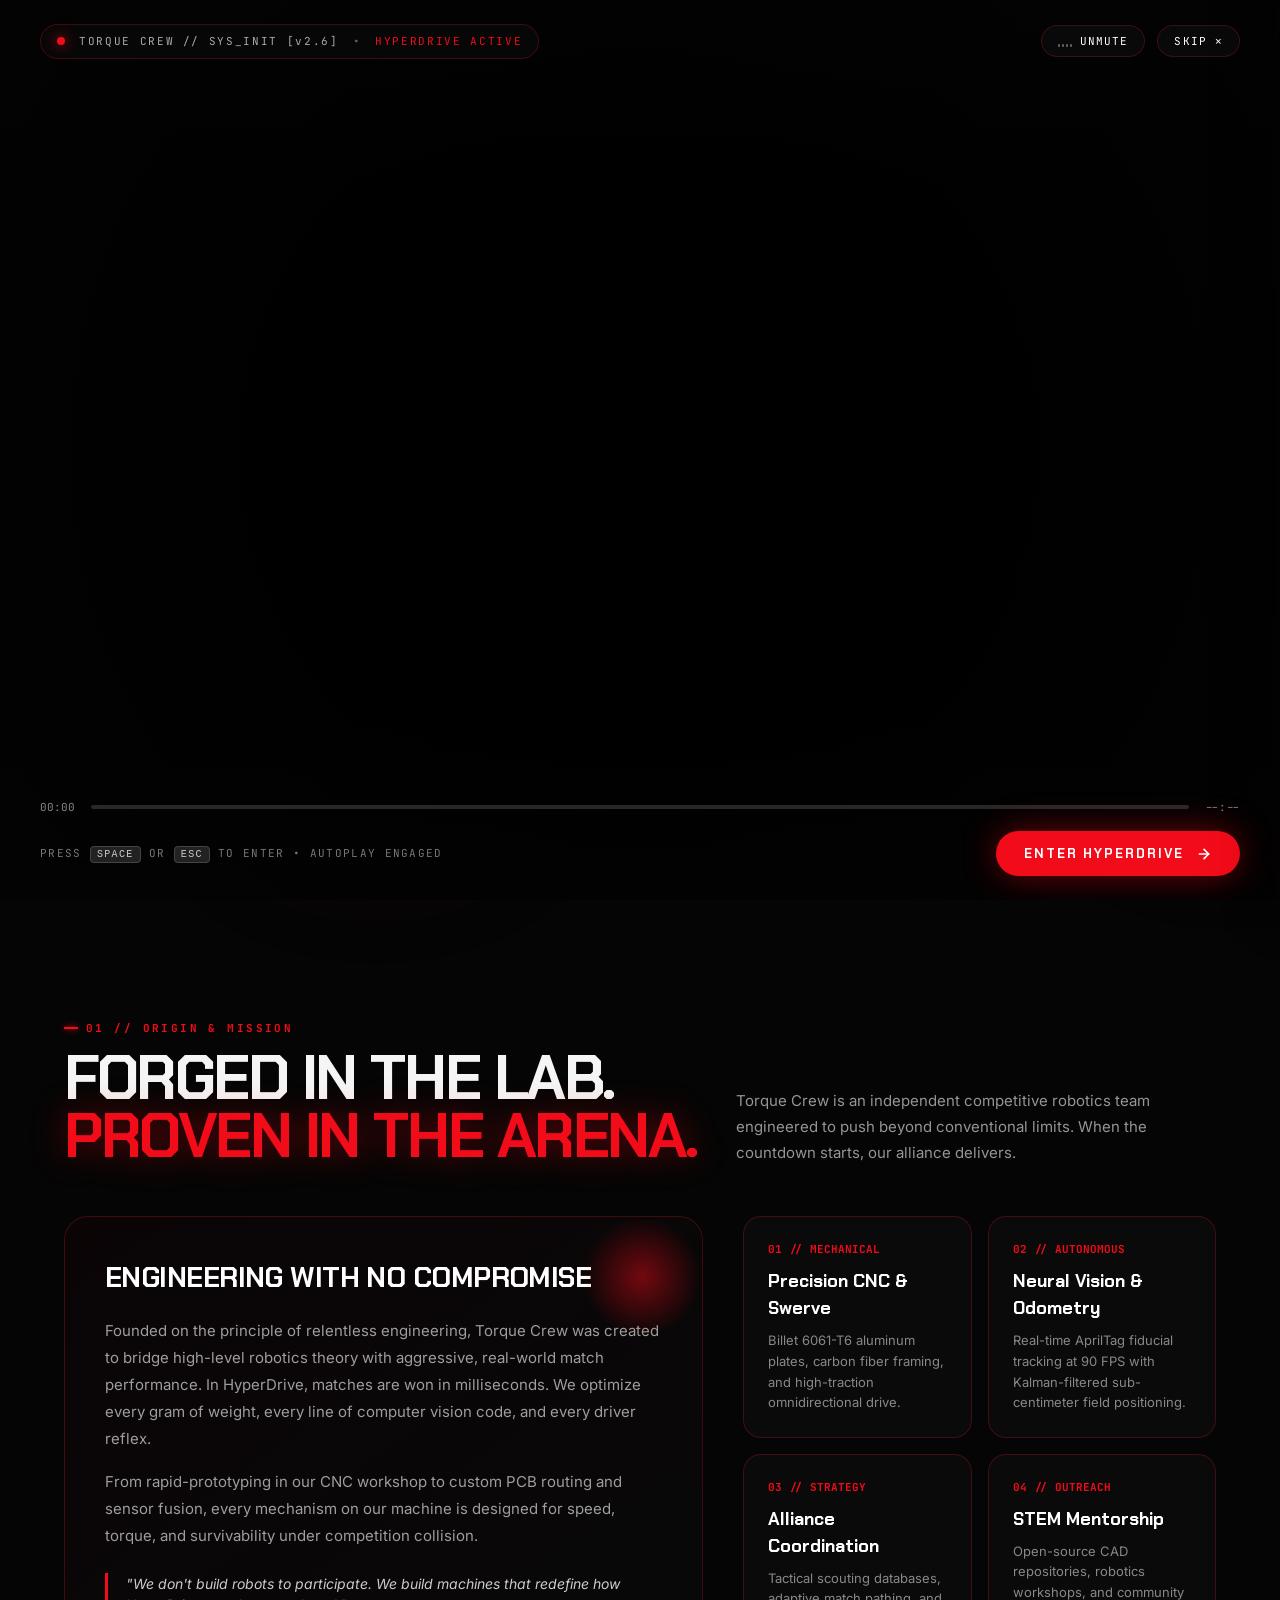
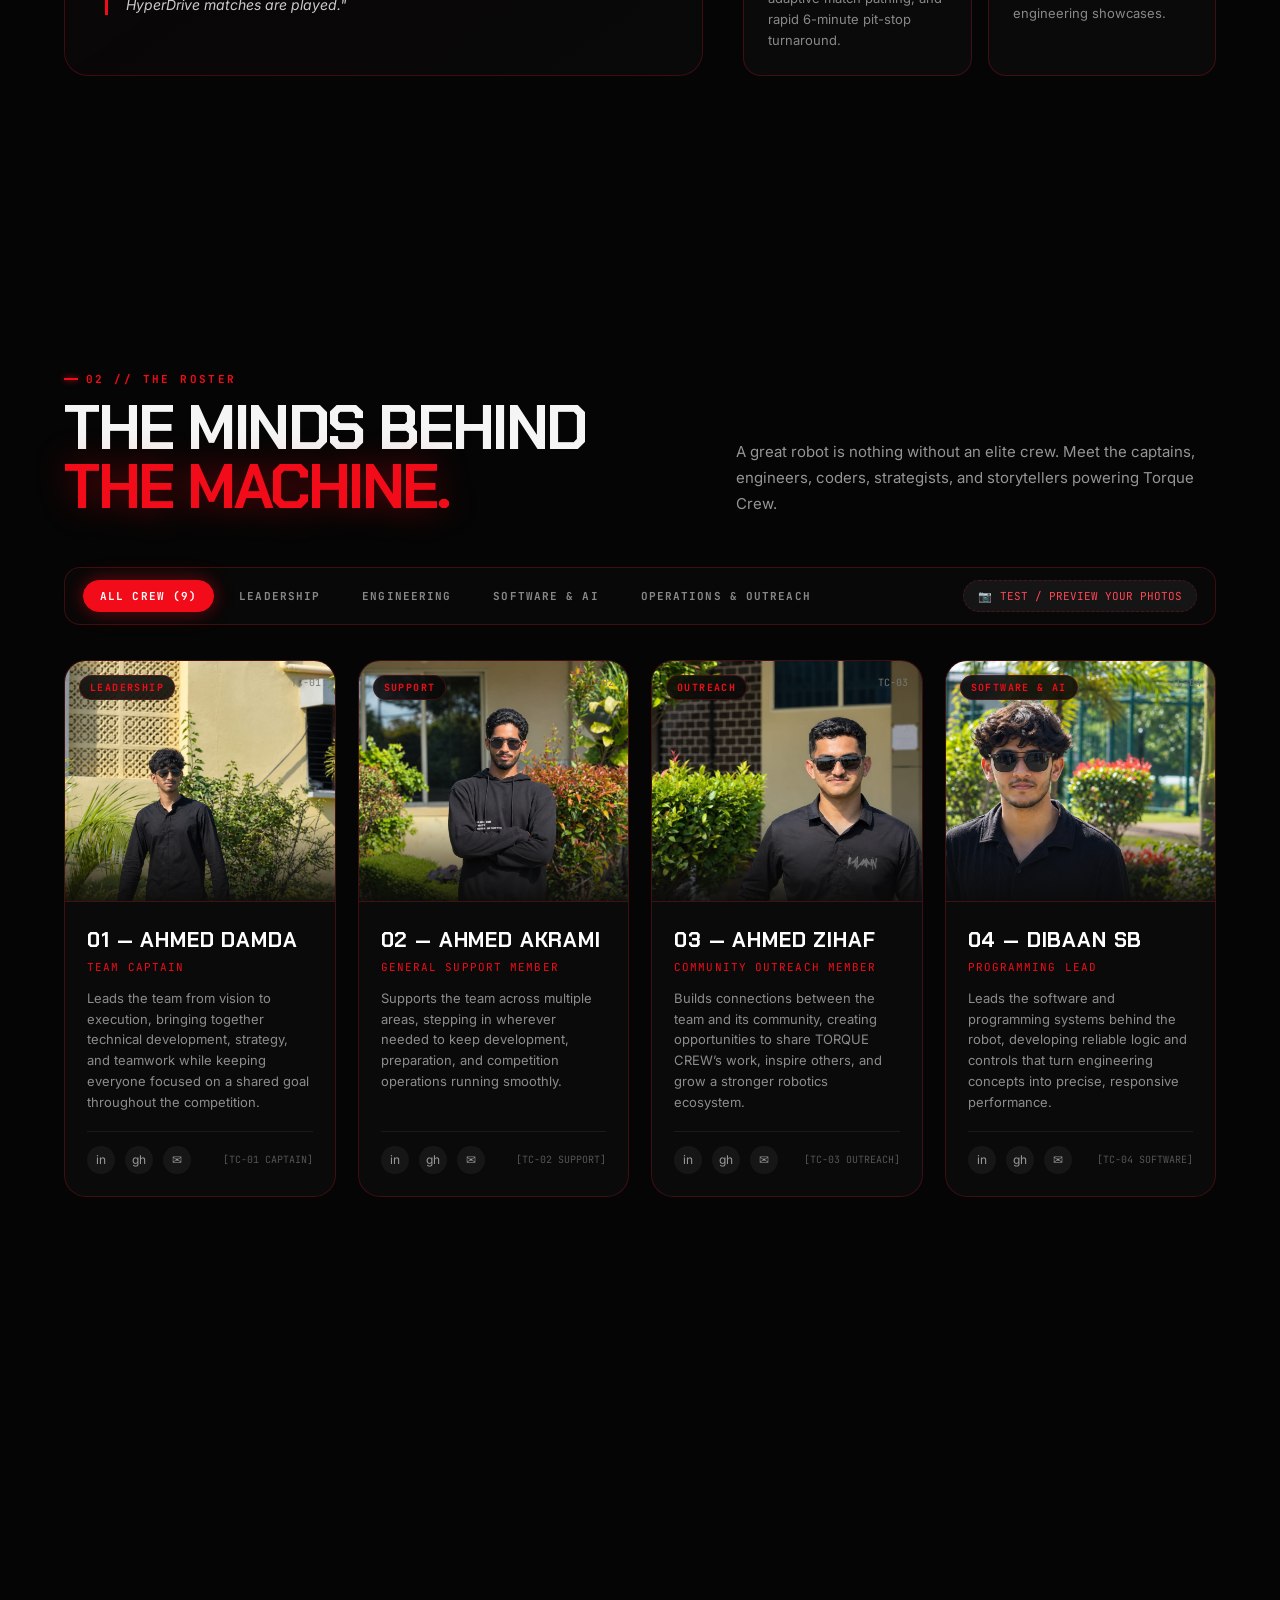
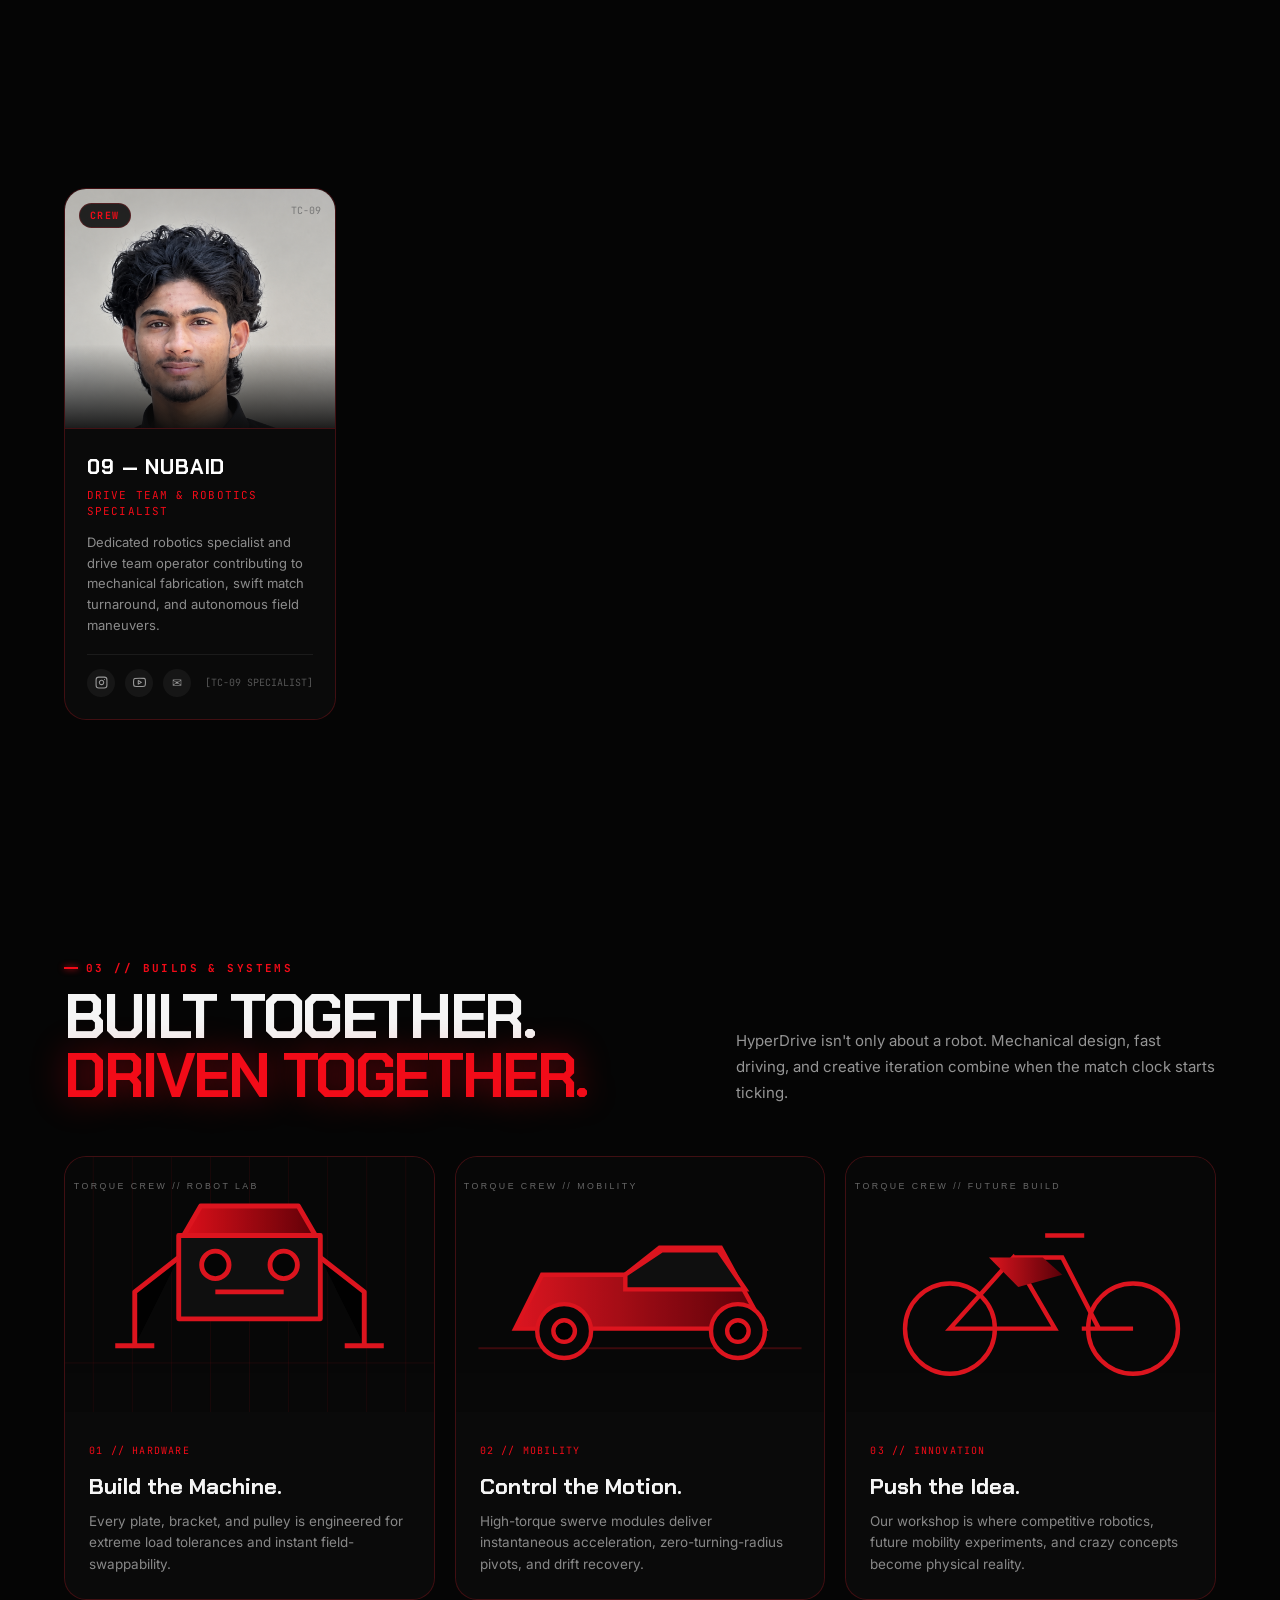
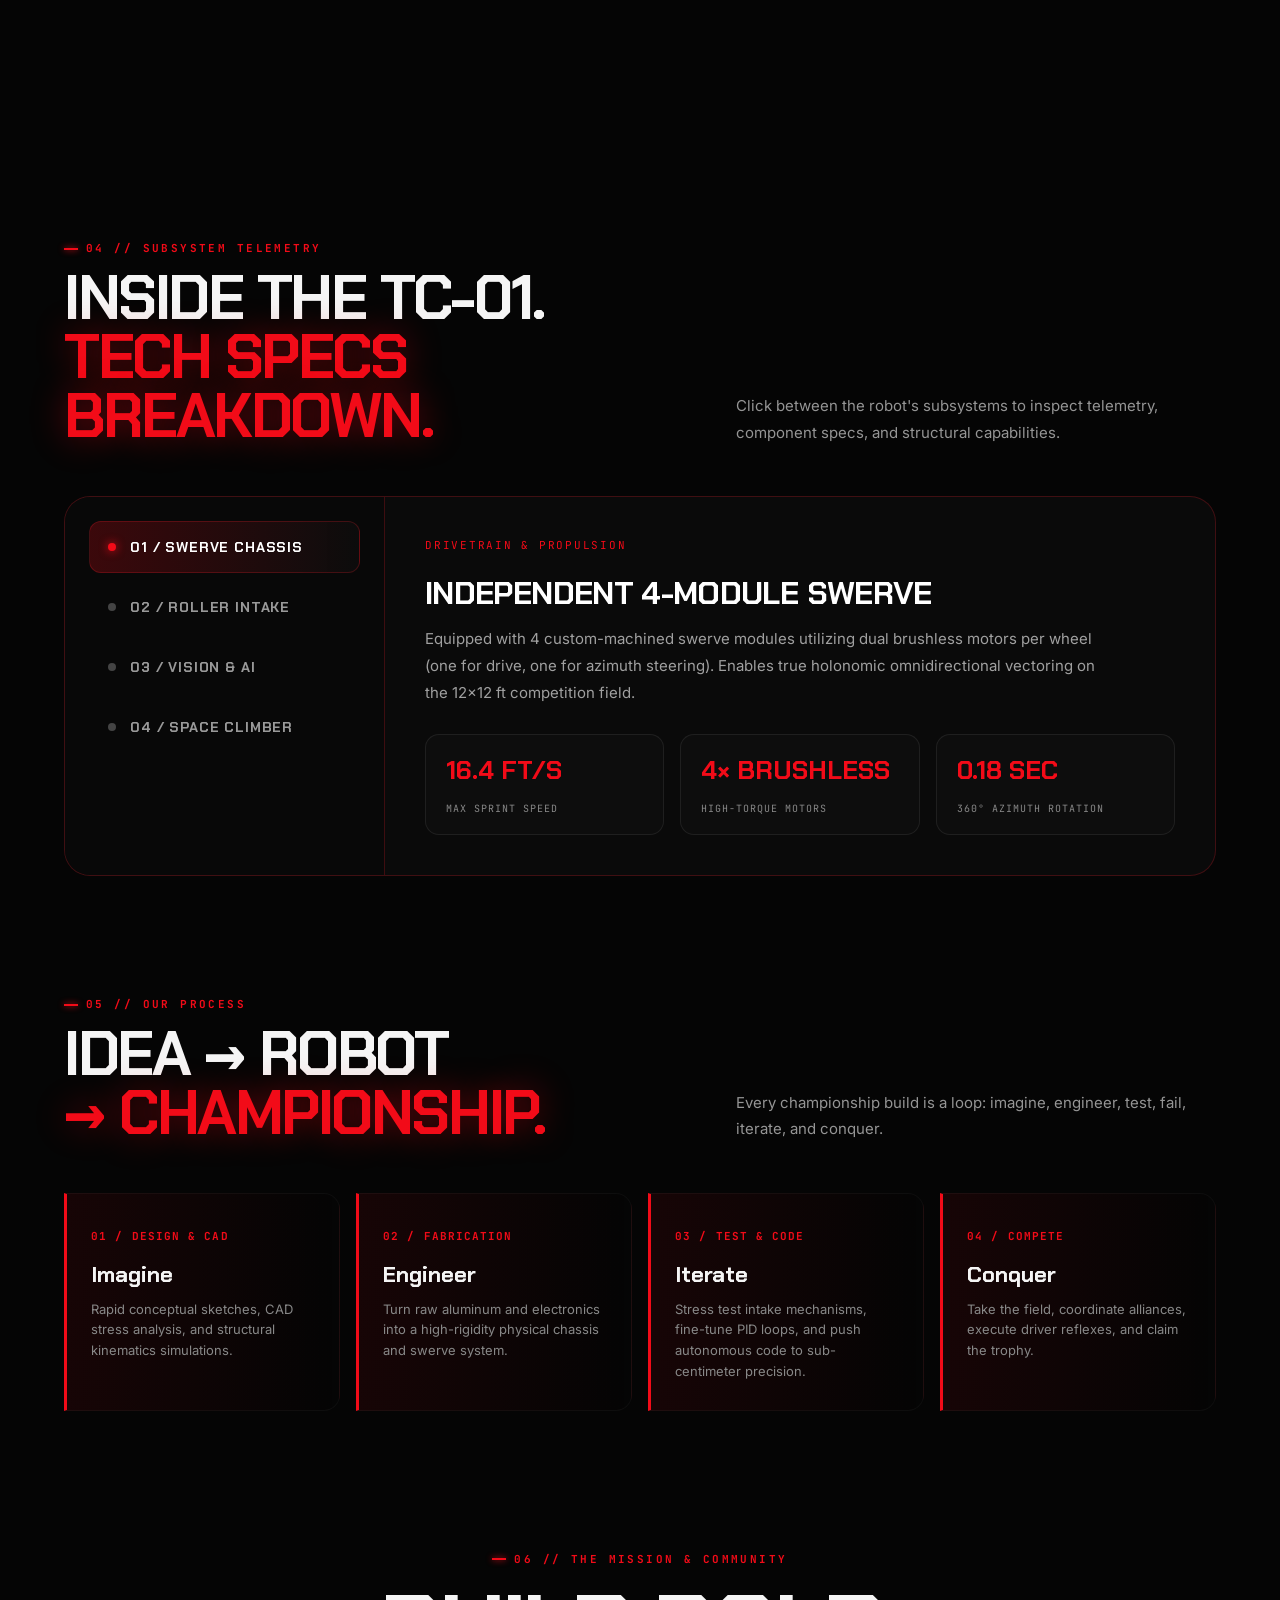
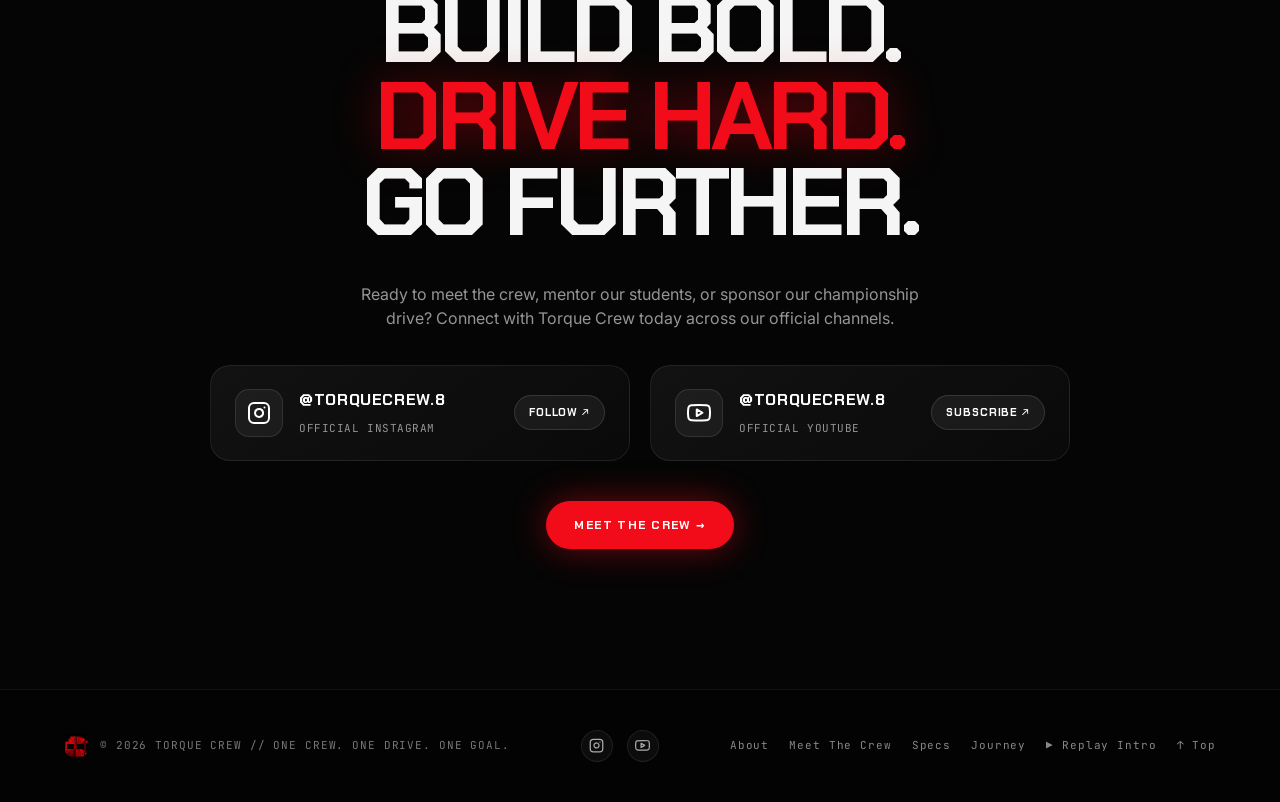
==== index.html @ 8d204371 "Initial commit" ====
<!doctype html>
<html lang="en">

<head>
    <meta charset="utf-8">
    <meta name="viewport" content="width=device-width,initial-scale=1">
    <meta name="theme-color" content="#070707">
    <meta name="description"
        content="Torque Crew — HyperDrive Robotics Team. Elite engineering, autonomous algorithms, and championship drive. One Crew. One Drive. One Goal.">
    <title>TORQUE CREW // HYPERDRIVE ROBOTICS</title>
    <link rel="preconnect" href="https://fonts.googleapis.com">
    <link rel="preconnect" href="https://fonts.gstatic.com" crossorigin>
    <link
        href="https://fonts.googleapis.com/css2?family=Chakra+Petch:ital,wght@0,400;0,600;0,700;1,700&family=Inter:wght@300;400;500;600;700;800;900&family=JetBrains+Mono:wght@400;700&display=swap"
        rel="stylesheet">
    <link rel="stylesheet" href="css/style.css">
</head>

<body>

    <!-- Audio Context Warp Flash Effect -->
    <div id="warp-flash"></div>

    <!-- Noise and animated background elements -->
    <canvas id="star-canvas"></canvas>
    <div class="noise"></div>
    <div class="grid"></div>
    <div class="orb o1"></div>
    <div class="orb o2"></div>
    <div class="orb o3"></div>
    <div class="glow" id="glow"></div>

    <!-- ==========================================================================
     CINEMATIC VIDEO INTRO GATE (BEFORE LANDING PAGE)
     ========================================================================== -->
    <div id="intro-gate">
        <!-- Video Stage -->
        <div class="video-stage">
            <video id="intro-vid" playsinline muted autoplay preload="auto">
                <source src="assets/intro-video.mp4" type="video/mp4">
                <source src="WhatsApp Video 2026-09-10 at 7.24.59 PM.mp4" type="video/mp4">
                Your browser does not support HTML5 video.
            </video>
            <div class="video-vignette"></div>
            <div class="scanline"></div>
        </div>

        <!-- Top Telemetry Bar -->
        <div class="gate-hud-top">
            <div class="gate-telemetry">
                <div class="live-pulse"></div>
                <span>TORQUE CREW // SYS_INIT [v2.6]</span>
                <span style="color: #666;">•</span>
                <span style="color: var(--red);">HYPERDRIVE ACTIVE</span>
            </div>
            <div class="gate-ctrls">
                <button class="gate-icon-btn" id="sound-btn" title="Toggle Intro Audio">
                    <div class="sound-bars muted" id="gate-sound-bars">
                        <span></span><span></span><span></span><span></span>
                    </div>
                    <span id="sound-label">UNMUTE</span>
                </button>
                <button class="gate-icon-btn" id="skip-top-btn" title="Skip Intro">
                    SKIP <span>✕</span>
                </button>
            </div>
        </div>

        <!-- Bottom Launch Telemetry & Hyperdrive Button -->
        <div class="gate-hud-bottom">
            <div class="gate-progress-wrap">
                <span id="time-current">00:00</span>
                <div class="gate-progress-bar" id="gate-progress-bar">
                    <div class="gate-progress-fill" id="gate-progress-fill"></div>
                </div>
                <span id="time-total">--:--</span>
            </div>

            <div class="gate-actions-row">
                <div class="gate-hint">
                    PRESS <kbd>SPACE</kbd> OR <kbd>ESC</kbd> TO ENTER • AUTOPLAY ENGAGED
                </div>
                <button class="enter-hyperdrive-btn" id="enter-site-btn">
                    <span>ENTER HYPERDRIVE</span>
                    <svg viewBox="0 0 24 24" fill="none" stroke="currentColor" stroke-width="2.5" stroke-linecap="round"
                        stroke-linejoin="round">
                        <line x1="5" y1="12" x2="19" y2="12"></line>
                        <polyline points="12 5 19 12 12 19"></polyline>
                    </svg>
                </button>
            </div>
        </div>
    </div>

    <!-- ==========================================================================
     MAIN SITE NAVIGATION
     ========================================================================== -->
    <nav>
        <a class="brand" href="#start">
            <img src="assets/torque-icon.jpg" alt="Torque Crew Icon">
            <span>TORQUE <b>CREW</b></span>
        </a>

        <div class="nav-center">
            <a href="#about">ABOUT</a>
            <a href="#team" class="meet-the-crew-btn">MEET THE CREW</a>
            <a href="#builds">BUILDS</a>
            <a href="#specs">TECH SPECS</a>
            <a href="#journey">JOURNEY</a>
        </div>

        <div class="nav-right">
            <a class="nav-social-btn insta"
                href="https://www.instagram.com/torquecrew.8?stkn=MTZoaGQ4MTNocDdoYg%3D%3D&utm_source=qr"
                target="_blank" rel="noopener" title="Follow Torque Crew on Instagram">
                <svg viewBox="0 0 24 24" fill="none" stroke="currentColor" stroke-width="2" stroke-linecap="round"
                    stroke-linejoin="round">
                    <rect x="2" y="2" width="20" height="20" rx="5" ry="5"></rect>
                    <path d="M16 11.37A4 4 0 1 1 12.63 8 4 4 0 0 1 16 11.37z"></path>
                    <line x1="17.5" y1="6.5" x2="17.51" y2="6.5"></line>
                </svg>
                <span>INSTA</span>
            </a>
            <a class="nav-social-btn yt" href="https://youtube.com/@torquecrew.8?si=PG98vBV50cttuZPa" target="_blank"
                rel="noopener" title="Subscribe to Torque Crew on YouTube">
                <svg viewBox="0 0 24 24" fill="none" stroke="currentColor" stroke-width="2" stroke-linecap="round"
                    stroke-linejoin="round">
                    <path
                        d="M22.54 6.42a2.78 2.78 0 0 0-1.94-2C18.88 4 12 4 12 4s-6.88 0-8.6.46a2.78 2.78 0 0 0-1.94 2A29 29 0 0 0 1 11.75a29 29 0 0 0 .46 5.33A2.78 2.78 0 0 0 3.4 19c1.72.46 8.6.46 8.6.46s6.88 0 8.6-.46a2.78 2.78 0 0 0 1.94-2 29 29 0 0 0 .46-5.25 29 29 0 0 0-.46-5.33z">
                    </path>
                    <polygon points="9.75 15.02 15.5 11.75 9.75 8.48 9.75 15.02"></polygon>
                </svg>
                <span>YOUTUBE</span>
            </a>
            <button class="nav-action-btn" id="replay-intro-btn" title="Replay Intro Video">
                <span>&#9654;</span> REPLAY
            </button>
            <button class="nav-action-btn" id="sfx-toggle-btn" title="Toggle Futuristic SFX Audio">
                <span id="sfx-icon">🔊</span> SFX: <b id="sfx-status" style="color:var(--red);">ON</b>
            </button>
            <a class="nav-action-btn navcta meet-the-crew-btn" href="#team">MEET THE CREW &rarr;</a>
        </div>

        <!-- Mobile Navigation Controls -->
        <div class="nav-mobile-actions">
            <button class="nav-action-btn sfx-btn-compact" id="sfx-toggle-btn-mobile" title="Toggle SFX">
                <span id="sfx-icon-mobile">🔊</span>
            </button>
            <button class="mobile-menu-toggle" id="mobile-menu-btn" aria-label="Open Navigation Menu"
                aria-expanded="false">
                <span class="hamburger-bar"></span>
                <span class="hamburger-bar"></span>
                <span class="hamburger-bar"></span>
            </button>
        </div>
    </nav>

    <!-- Mobile Navigation Drawer & Backdrop -->
    <div class="mobile-nav-backdrop" id="mobile-nav-backdrop"></div>
    <aside class="mobile-nav-drawer" id="mobile-nav-drawer" aria-hidden="true">
        <div class="drawer-header">
            <div class="drawer-brand">
                <img src="assets/torque-icon.jpg" alt="Torque Crew Icon">
                <span>TORQUE <b>CREW</b></span>
            </div>
            <button class="drawer-close-btn" id="mobile-nav-close" aria-label="Close Menu">✕</button>
        </div>
        <div class="drawer-kicker">NAVIGATION // HYPERDRIVE</div>
        <div class="drawer-links">
            <a href="#about" class="drawer-link"><span>01</span> ABOUT US</a>
            <a href="#team" class="drawer-link meet-the-crew-btn"><span>02</span> MEET THE CREW</a>
            <a href="#builds" class="drawer-link"><span>03</span> BUILDS &amp; CHASSIS</a>
            <a href="#specs" class="drawer-link"><span>04</span> TECH SPECS</a>
            <a href="#simulator" class="drawer-link"><span>05</span> MATCH SIMULATOR</a>
            <a href="#journey" class="drawer-link"><span>06</span> JOURNEY</a>
        </div>
        <div class="drawer-actions">
            <button class="drawer-action-btn" id="drawer-replay-btn">
                <span>▶</span> REPLAY INTRO VIDEO
            </button>
            <button class="drawer-action-btn" id="drawer-sfx-btn">
                <span id="drawer-sfx-icon">🔊</span> SFX AUDIO: <b id="drawer-sfx-status"
                    style="color:var(--red);">ON</b>
            </button>
        </div>
        <div class="drawer-footer">
            <div class="drawer-socials">
                <a href="https://www.instagram.com/torquecrew.8?stkn=MTZoaGQ4MTNocDdoYg%3D%3D&utm_source=qr"
                    target="_blank" rel="noopener" class="drawer-social-btn insta" title="Instagram">
                    <svg viewBox="0 0 24 24" fill="none" stroke="currentColor" stroke-width="2" stroke-linecap="round"
                        stroke-linejoin="round">
                        <rect x="2" y="2" width="20" height="20" rx="5" ry="5"></rect>
                        <path d="M16 11.37A4 4 0 1 1 12.63 8 4 4 0 0 1 16 11.37z"></path>
                        <line x1="17.5" y1="6.5" x2="17.51" y2="6.5"></line>
                    </svg>
                    <span>INSTAGRAM</span>
                </a>
                <a href="https://youtube.com/@torquecrew.8?si=PG98vBV50cttuZPa" target="_blank" rel="noopener"
                    class="drawer-social-btn yt" title="YouTube">
                    <svg viewBox="0 0 24 24" fill="none" stroke="currentColor" stroke-width="2" stroke-linecap="round"
                        stroke-linejoin="round">
                        <path
                            d="M22.54 6.42a2.78 2.78 0 0 0-1.94-2C18.88 4 12 4 12 4s-6.88 0-8.6.46a2.78 2.78 0 0 0-1.94 2A29 29 0 0 0 1 11.75a29 29 0 0 0 .46 5.33A2.78 2.78 0 0 0 3.4 19c1.72.46 8.6.46 8.6.46s6.88 0 8.6-.46a2.78 2.78 0 0 0 1.94-2 29 29 0 0 0 .46-5.25 29 29 0 0 0-.46-5.33z">
                        </path>
                        <polygon points="9.75 15.02 15.5 11.75 9.75 8.48 9.75 15.02"></polygon>
                    </svg>
                    <span>YOUTUBE</span>
                </a>
            </div>
            <div class="drawer-tagline">ONE CREW. ONE DRIVE. ONE GOAL.</div>
        </div>
    </aside>
    <!-- ==========================================================================
     HERO SECTION (WITH 3D ROTATING LOGO ANIMATION)
     ========================================================================== -->
    <section class="hero" id="start">
        <div class="hero-inner" id="hero">
            <div class="hero-copy">
                <div class="tag">
                    <i></i> HYPERDRIVE COMPETITIVE ROBOTICS
                </div>
                <h1 class="scramble-title">ONE CREW.<br><span class="red">ONE DRIVE.</span><br>ONE GOAL.</h1>
                <p class="sub">
                    We engineer, program, drive, and conquer. Torque Crew transforms raw aluminum, high-torque brushless
                    drive, and autonomous intelligence into a championship-grade machine.
                </p>
                <div class="hero-buttons">
                    <a class="cta meet-the-crew-btn" href="#team">MEET THE CREW <span>&rarr;</span></a>
                    <a class="cta-outline" href="https://youtube.com/@torquecrew.8?si=PG98vBV50cttuZPa" target="_blank"
                        rel="noopener">WATCH ON YOUTUBE <span style="color:var(--red);">&#9654;</span></a>
                </div>
            </div>

            <!-- 3D Stage with Animated Rotating Logo Emblem -->
            <div class="robot-stage">
                <div class="hud">
                    <span class="tl">SYS // ONLINE</span>
                    <span class="tr">TC-01 SWERVE</span>
                    <span class="bl">HYPERDRIVE</span>
                    <span class="br">2026 // READY</span>
                </div>
                <!-- 3D Holographic Base Pedestal -->
                <div class="core-pedestal">
                    <div class="pedestal-ring pr1"></div>
                    <div class="pedestal-ring pr2"></div>
                    <div class="pedestal-emitter"></div>
                </div>

                <!-- Vertical 3D Rotating Logo (Pure Logo, No Card / No Background) -->
                <div class="vertical-logo-rotator" id="interactive-logo-disc"
                    title="Torque Crew Logo // Vertical 3D Rotation (Click to speed up)">
                    <div class="vertical-logo-card">
                        <div class="logo-side logo-front">
                            <img class="core-logo-img" src="assets/torque-logo-transparent.png" alt="Torque Crew Logo">
                        </div>
                        <div class="logo-side logo-back">
                            <img class="core-logo-img" src="assets/torque-logo-transparent.png" alt="Torque Crew Logo">
                        </div>
                    </div>
                </div>
            </div>
        </div>
    </section>

    <!-- ==========================================================================
     SECTION 01: ABOUT US & ORIGIN STORY
     ========================================================================== -->
    <section class="section" id="about">
        <div class="wrap">
            <div class="head reveal">
                <div>
                    <div class="kicker">01 // ORIGIN &amp; MISSION</div>
                    <h2>Forged in the Lab.<br><span class="red">Proven in the Arena.</span></h2>
                </div>
                <p>
                    Torque Crew is an independent competitive robotics team engineered to push beyond conventional
                    limits. When the countdown starts, our alliance delivers.
                </p>
            </div>

            <!-- About Content Grid -->
            <div class="about-grid">
                <div class="about-card reveal">
                    <h3>ENGINEERING WITH NO COMPROMISE</h3>
                    <p>
                        Founded on the principle of relentless engineering, Torque Crew was created to bridge high-level
                        robotics theory with aggressive, real-world match performance. In HyperDrive, matches are won in
                        milliseconds. We optimize every gram of weight, every line of computer vision code, and every
                        driver reflex.
                    </p>
                    <p>
                        From rapid-prototyping in our CNC workshop to custom PCB routing and sensor fusion, every
                        mechanism on our machine is designed for speed, torque, and survivability under competition
                        collision.
                    </p>
                    <div class="about-quote">
                        "We don't build robots to participate. We build machines that redefine how HyperDrive matches
                        are played."
                    </div>
                </div>

                <div class="pillars reveal">
                    <div class="pillar-card">
                        <div class="pillar-num">01 // MECHANICAL</div>
                        <h4>Precision CNC &amp; Swerve</h4>
                        <p>Billet 6061-T6 aluminum plates, carbon fiber framing, and high-traction omnidirectional
                            drive.</p>
                    </div>
                    <div class="pillar-card">
                        <div class="pillar-num">02 // AUTONOMOUS</div>
                        <h4>Neural Vision &amp; Odometry</h4>
                        <p>Real-time AprilTag fiducial tracking at 90 FPS with Kalman-filtered sub-centimeter field
                            positioning.</p>
                    </div>
                    <div class="pillar-card">
                        <div class="pillar-num">03 // STRATEGY</div>
                        <h4>Alliance Coordination</h4>
                        <p>Tactical scouting databases, adaptive match pathing, and rapid 6-minute pit-stop turnaround.
                        </p>
                    </div>
                    <div class="pillar-card">
                        <div class="pillar-num">04 // OUTREACH</div>
                        <h4>STEM Mentorship</h4>
                        <p>Open-source CAD repositories, robotics workshops, and community engineering showcases.</p>
                    </div>
                </div>
            </div>

            <!-- Animated Milestones -->
        </div>
    </section>

    <!-- ==========================================================================
     SECTION 02: TEAM & CREW ROSTER (ALL 8 TEAM MEMBERS)
     ========================================================================== -->
    <section class="section" id="team">
        <div class="wrap">
            <div class="head reveal">
                <div>
                    <div class="kicker">02 // THE ROSTER</div>
                    <h2>The Minds Behind<br><span class="red">The Machine.</span></h2>
                </div>
                <p>
                    A great robot is nothing without an elite crew. Meet the captains, engineers, coders, strategists,
                    and storytellers powering Torque Crew.
                </p>
            </div>

            <!-- Filter & Photo Tool Bar -->
            <div class="team-filter-bar reveal">
                <div class="filter-btns">
                    <button class="filter-btn active" data-filter="all">ALL CREW (9)</button>
                    <button class="filter-btn" data-filter="leadership">LEADERSHIP</button>
                    <button class="filter-btn" data-filter="engineering">ENGINEERING</button>
                    <button class="filter-btn" data-filter="software">SOFTWARE &amp; AI</button>
                    <button class="filter-btn" data-filter="operations">OPERATIONS &amp; OUTREACH</button>
                </div>

                <button class="team-tool-btn" id="open-photo-tool-btn">
                    <span>📷</span> TEST / PREVIEW YOUR PHOTOS
                </button>
            </div>

            <!-- Team Cards Grid (All 9 Members) -->
            <div class="team-grid">

                <!-- 01 — Ahmed Damda -->
                <article class="member-card member-damda reveal" data-category="leadership"
                    data-member-id="ahmed-damda">
                    <div class="member-photo-frame">
                        <img class="member-img" src="assets/team/ahmed-damda.jpg"
                            onerror="this.src='images/Ahmad DF.jpeg'" alt="Ahmed Damda - Team Captain">
                        <div class="photo-cyber-overlay"></div>
                        <span class="member-badge">LEADERSHIP</span>
                        <span class="member-id">TC-01</span>
                    </div>
                    <div class="member-body">
                        <h3 class="member-name">01 — AHMED DAMDA</h3>
                        <div class="member-role">TEAM CAPTAIN</div>
                        <p class="member-bio">
                            Leads the team from vision to execution, bringing together technical development, strategy,
                            and teamwork while keeping everyone focused on a shared goal throughout the competition.
                        </p>
                        <div class="member-footer">
                            <div class="member-socials">
                                <a href="#" class="social-icon" title="LinkedIn">in</a>
                                <a href="#" class="social-icon" title="GitHub">gh</a>
                                <a href="#" class="social-icon" title="Email">✉</a>
                            </div>
                            <span class="replace-hint">[TC-01 CAPTAIN]</span>
                        </div>
                    </div>
                </article>

                <!-- 02 — Ahmed Akrami -->
                <article class="member-card member-akrami reveal" data-category="operations"
                    data-member-id="ahmed-akrami">
                    <div class="member-photo-frame">
                        <img class="member-img" src="assets/team/ahmed-akrami.jpg"
                            onerror="this.src='images/Ahmad Akrami.jpeg'" alt="Ahmed Akrami - General Support">
                        <div class="photo-cyber-overlay"></div>
                        <span class="member-badge">SUPPORT</span>
                        <span class="member-id">TC-02</span>
                    </div>
                    <div class="member-body">
                        <h3 class="member-name">02 — AHMED AKRAMI</h3>
                        <div class="member-role">GENERAL SUPPORT MEMBER</div>
                        <p class="member-bio">
                            Supports the team across multiple areas, stepping in wherever needed to keep development,
                            preparation, and competition operations running smoothly.
                        </p>
                        <div class="member-footer">
                            <div class="member-socials">
                                <a href="#" class="social-icon" title="LinkedIn">in</a>
                                <a href="#" class="social-icon" title="GitHub">gh</a>
                                <a href="#" class="social-icon" title="Email">✉</a>
                            </div>
                            <span class="replace-hint">[TC-02 SUPPORT]</span>
                        </div>
                    </div>
                </article>

                <!-- 03 — Ahmed Zihaf -->
                <article class="member-card member-zihaf reveal" data-category="operations"
                    data-member-id="ahmed-zihaf">
                    <div class="member-photo-frame">
                        <img class="member-img" src="assets/team/ahmed-zihaf.jpg"
                            onerror="this.src='images/Ahmed Zihaf.jpeg'" alt="Ahmed Zihaf - Community Outreach">
                        <div class="photo-cyber-overlay"></div>
                        <span class="member-badge">OUTREACH</span>
                        <span class="member-id">TC-03</span>
                    </div>
                    <div class="member-body">
                        <h3 class="member-name">03 — AHMED ZIHAF</h3>
                        <div class="member-role">COMMUNITY OUTREACH MEMBER</div>
                        <p class="member-bio">
                            Builds connections between the team and its community, creating opportunities to share
                            TORQUE CREW’s work, inspire others, and grow a stronger robotics ecosystem.
                        </p>
                        <div class="member-footer">
                            <div class="member-socials">
                                <a href="#" class="social-icon" title="LinkedIn">in</a>
                                <a href="#" class="social-icon" title="GitHub">gh</a>
                                <a href="#" class="social-icon" title="Email">✉</a>
                            </div>
                            <span class="replace-hint">[TC-03 OUTREACH]</span>
                        </div>
                    </div>
                </article>

                <!-- 04 — Dibaan SB -->
                <article class="member-card member-dibaan reveal" data-category="software" data-member-id="dibaan-sb">
                    <div class="member-photo-frame">
                        <img class="member-img" src="assets/team/dibaan-sb.jpg"
                            onerror="this.src='images/Dibaan SB.jpeg'" alt="Dibaan SB - Programming Lead">
                        <div class="photo-cyber-overlay"></div>
                        <span class="member-badge">SOFTWARE &amp; AI</span>
                        <span class="member-id">TC-04</span>
                    </div>
                    <div class="member-body">
                        <h3 class="member-name">04 — DIBAAN SB</h3>
                        <div class="member-role">PROGRAMMING LEAD</div>
                        <p class="member-bio">
                            Leads the software and programming systems behind the robot, developing reliable logic and
                            controls that turn engineering concepts into precise, responsive performance.
                        </p>
                        <div class="member-footer">
                            <div class="member-socials">
                                <a href="#" class="social-icon" title="LinkedIn">in</a>
                                <a href="#" class="social-icon" title="GitHub">gh</a>
                                <a href="#" class="social-icon" title="Email">✉</a>
                            </div>
                            <span class="replace-hint">[TC-04 SOFTWARE]</span>
                        </div>
                    </div>
                </article>

                <!-- 05 — Shiham -->
                <article class="member-card member-shiham reveal" data-category="engineering" data-member-id="shiham">
                    <div class="member-photo-frame">
                        <img class="member-img" src="assets/team/shiham.jpg" onerror="this.src='images/Shiham.jpeg'"
                            alt="Shiham - Electrical Lead">
                        <div class="photo-cyber-overlay"></div>
                        <span class="member-badge">ELECTRICAL</span>
                        <span class="member-id">TC-05</span>
                    </div>
                    <div class="member-body">
                        <h3 class="member-name">05 — SHIHAM</h3>
                        <div class="member-role">ELECTRICAL LEAD</div>
                        <p class="member-bio">
                            Oversees the electrical systems that power and connect the machine, ensuring reliable
                            integration between sensors, actuators, control systems, and the robot’s core hardware.
                        </p>
                        <div class="member-footer">
                            <div class="member-socials">
                                <a href="#" class="social-icon" title="LinkedIn">in</a>
                                <a href="#" class="social-icon" title="GitHub">gh</a>
                                <a href="#" class="social-icon" title="Email">✉</a>
                            </div>
                            <span class="replace-hint">[TC-05 ELECTRICAL]</span>
                        </div>
                    </div>
                </article>

                <!-- 06 — Shammas -->
                <article class="member-card member-shammas reveal" data-category="engineering" data-member-id="shammas">
                    <div class="member-photo-frame">
                        <img class="member-img" src="assets/team/shammas.jpg" onerror="this.src='images/Shammas.jpeg'"
                            alt="Shammas - Mechanical Lead">
                        <div class="photo-cyber-overlay"></div>
                        <span class="member-badge">MECHANICAL</span>
                        <span class="member-id">TC-06</span>
                    </div>
                    <div class="member-body">
                        <h3 class="member-name">06 — SHAMMAS</h3>
                        <div class="member-role">MECHANICAL LEAD</div>
                        <p class="member-bio">
                            Leads the mechanical development of the robot, transforming concepts into robust physical
                            systems while ensuring every component works together with precision and reliability.
                        </p>
                        <div class="member-footer">
                            <div class="member-socials">
                                <a href="#" class="social-icon" title="LinkedIn">in</a>
                                <a href="#" class="social-icon" title="GitHub">gh</a>
                                <a href="#" class="social-icon" title="Email">✉</a>
                            </div>
                            <span class="replace-hint">[TC-06 MECHANICAL]</span>
                        </div>
                    </div>
                </article>

                <!-- 07 — Quaid -->
                <article class="member-card member-quaid reveal" data-category="operations" data-member-id="quaid">
                    <div class="member-photo-frame">
                        <img class="member-img" src="assets/team/quaid.jpg" onerror="this.src='images/Quaid.jpeg'"
                            alt="Quaid - Documentation Head">
                        <div class="photo-cyber-overlay"></div>
                        <span class="member-badge">DOCUMENTATION</span>
                        <span class="member-id">TC-07</span>
                    </div>
                    <div class="member-body">
                        <h3 class="member-name">07 — QUAID</h3>
                        <div class="member-role">DOCUMENTATION HEAD</div>
                        <p class="member-bio">
                            Captures the team’s technical journey and development process, turning ideas, decisions, and
                            progress into clear documentation that reflects the work behind the machine.
                        </p>
                        <div class="member-footer">
                            <div class="member-socials">
                                <a href="#" class="social-icon" title="LinkedIn">in</a>
                                <a href="#" class="social-icon" title="GitHub">gh</a>
                                <a href="#" class="social-icon" title="Email">✉</a>
                            </div>
                            <span class="replace-hint">[TC-07 DOCUMENTATION]</span>
                        </div>
                    </div>
                </article>

                <!-- 08 — Mohammed Hussain -->
                <article class="member-card member-hussain reveal" data-category="operations"
                    data-member-id="mohammed-hussain">
                    <div class="member-photo-frame">
                        <img class="member-img" src="assets/team/mohammed-hussain.jpg"
                            onerror="this.src='images/Moammed Hussain.jpeg'"
                            alt="Mohammed Hussain - Social Media Manager">
                        <div class="photo-cyber-overlay"></div>
                        <span class="member-badge">SOCIAL MEDIA</span>
                        <span class="member-id">TC-08</span>
                    </div>
                    <div class="member-body">
                        <h3 class="member-name">08 — MOHAMMED HUSSAIN</h3>
                        <div class="member-role">SOCIAL MEDIA MANAGER</div>
                        <p class="member-bio">
                            Brings TORQUE CREW’s work beyond the workshop, shaping its digital presence and capturing
                            the people, progress, and moments that define the journey.
                        </p>
                        <div class="member-footer">
                            <div class="member-socials">
                                <a href="https://www.instagram.com/torquecrew.8?stkn=MTZoaGQ4MTNocDdoYg%3D%3D&utm_source=qr"
                                    target="_blank" rel="noopener" class="social-icon" title="Instagram">ig</a>
                                <a href="https://youtube.com/@torquecrew.8?si=PG98vBV50cttuZPa" target="_blank"
                                    rel="noopener" class="social-icon" title="YouTube">yt</a>
                                <a href="#" class="social-icon" title="Contact">✉</a>
                            </div>
                            <span class="replace-hint">[TC-08 SOCIAL]</span>
                        </div>
                    </div>
                </article>

                <!-- 09 — Nubaid -->
                <article class="member-card member-nubaid reveal" data-category="engineering" data-member-id="nubaid">
                    <div class="member-photo-frame">
                        <img class="member-img" src="assets/team/nubaid.png" onerror="this.src='images/Nubaid.PNG'"
                            alt="Nubaid - Drive Team &amp; Robotics Specialist">
                        <div class="photo-cyber-overlay"></div>
                        <span class="member-badge">CREW</span>
                        <span class="member-id">TC-09</span>
                    </div>
                    <div class="member-body">
                        <h3 class="member-name">09 — NUBAID</h3>
                        <div class="member-role">DRIVE TEAM &amp; ROBOTICS SPECIALIST</div>
                        <p class="member-bio">
                            Dedicated robotics specialist and drive team operator contributing to mechanical
                            fabrication, swift match turnaround, and autonomous field maneuvers.
                        </p>
                        <div class="member-footer">
                            <div class="member-socials">
                                <a href="https://www.instagram.com/torquecrew.8?stkn=MTZoaGQ4MTNocDdoYg%3D%3D&utm_source=qr"
                                    target="_blank" rel="noopener" class="social-icon" title="Instagram">
                                    <svg viewBox="0 0 24 24" width="13" height="13" fill="none" stroke="currentColor"
                                        stroke-width="2" stroke-linecap="round" stroke-linejoin="round">
                                        <rect x="2" y="2" width="20" height="20" rx="5" ry="5"></rect>
                                        <path d="M16 11.37A4 4 0 1 1 12.63 8 4 4 0 0 1 16 11.37z"></path>
                                        <line x1="17.5" y1="6.5" x2="17.51" y2="6.5"></line>
                                    </svg>
                                </a>
                                <a href="https://youtube.com/@torquecrew.8?si=PG98vBV50cttuZPa" target="_blank"
                                    rel="noopener" class="social-icon" title="YouTube">
                                    <svg viewBox="0 0 24 24" width="13" height="13" fill="none" stroke="currentColor"
                                        stroke-width="2" stroke-linecap="round" stroke-linejoin="round">
                                        <path
                                            d="M22.54 6.42a2.78 2.78 0 0 0-1.94-2C18.88 4 12 4 12 4s-6.88 0-8.6.46a2.78 2.78 0 0 0-1.94 2A29 29 0 0 0 1 11.75a29 29 0 0 0 .46 5.33A2.78 2.78 0 0 0 3.4 19c1.72.46 8.6.46 8.6.46s6.88 0 8.6-.46a2.78 2.78 0 0 0 1.94-2 29 29 0 0 0 .46-5.25 29 29 0 0 0-.46-5.33z">
                                        </path>
                                        <polygon points="9.75 15.02 15.5 11.75 9.75 8.48 9.75 15.02"></polygon>
                                    </svg>
                                </a>
                                <a href="#" class="social-icon" title="Contact">✉</a>
                            </div>
                            <span class="replace-hint">[TC-09 SPECIALIST]</span>
                        </div>
                    </div>
                </article>
            </div>
        </div>
    </section>

    <!-- ==========================================================================
     SECTION 03: BUILDS & CORE CONCEPTS
     ========================================================================== -->
    <section class="section" id="builds">
        <div class="wrap">
            <div class="head reveal">
                <div>
                    <div class="kicker">03 // BUILDS &amp; SYSTEMS</div>
                    <h2>Built Together.<br><span class="red">Driven Together.</span></h2>
                </div>
                <p>
                    HyperDrive isn't only about a robot. Mechanical design, fast driving, and creative iteration combine
                    when the match clock starts ticking.
                </p>
            </div>

            <div class="cards">
                <article class="card tilt reveal">
                    <img src="assets/robot.svg" alt="Robot Concept Blueprint">
                    <div class="cardbody">
                        <small>01 // HARDWARE</small>
                        <h3>Build the Machine.</h3>
                        <p>Every plate, bracket, and pulley is engineered for extreme load tolerances and instant
                            field-swappability.</p>
                    </div>
                </article>

                <article class="card tilt reveal">
                    <img src="assets/car.svg" alt="Mobility System Demo">
                    <div class="cardbody">
                        <small>02 // MOBILITY</small>
                        <h3>Control the Motion.</h3>
                        <p>High-torque swerve modules deliver instantaneous acceleration, zero-turning-radius pivots,
                            and drift recovery.</p>
                    </div>
                </article>

                <article class="card tilt reveal">
                    <img src="assets/bike.svg" alt="Future Concepts Demo">
                    <div class="cardbody">
                        <small>03 // INNOVATION</small>
                        <h3>Push the Idea.</h3>
                        <p>Our workshop is where competitive robotics, future mobility experiments, and crazy concepts
                            become physical reality.</p>
                    </div>
                </article>
            </div>
        </div>
    </section>

    <!-- ==========================================================================
     SECTION 04: INTERACTIVE ROBOT TECH SPECS EXPLORER
     ========================================================================== -->
    <section class="section" id="specs">
        <div class="wrap">
            <div class="head reveal">
                <div>
                    <div class="kicker">04 // SUBSYSTEM TELEMETRY</div>
                    <h2>Inside the TC-01.<br><span class="red">Tech Specs Breakdown.</span></h2>
                </div>
                <p>
                    Click between the robot's subsystems to inspect telemetry, component specs, and structural
                    capabilities.
                </p>
            </div>

            <div class="specs-container reveal">
                <!-- Tabs -->
                <div class="specs-nav">
                    <button class="spec-tab-btn active" data-tab="swerve">
                        <i></i> 01 / SWERVE CHASSIS
                    </button>
                    <button class="spec-tab-btn" data-tab="intake">
                        <i></i> 02 / ROLLER INTAKE
                    </button>
                    <button class="spec-tab-btn" data-tab="vision">
                        <i></i> 03 / VISION &amp; AI
                    </button>
                    <button class="spec-tab-btn" data-tab="climber">
                        <i></i> 04 / SPACE CLIMBER
                    </button>
                </div>

                <!-- Spec Display Panels -->
                <div class="specs-display">

                    <!-- Panel 1: Swerve -->
                    <div class="spec-panel active" id="tab-swerve">
                        <span class="spec-cat">DRIVETRAIN &amp; PROPULSION</span>
                        <h3>INDEPENDENT 4-MODULE SWERVE</h3>
                        <p class="spec-desc">
                            Equipped with 4 custom-machined swerve modules utilizing dual brushless motors per wheel
                            (one for drive, one for azimuth steering). Enables true holonomic omnidirectional vectoring
                            on the 12×12 ft competition field.
                        </p>
                        <div class="spec-metrics">
                            <div class="metric-box">
                                <strong>16.4 FT/S</strong>
                                <span>MAX SPRINT SPEED</span>
                            </div>
                            <div class="metric-box">
                                <strong>4× BRUSHLESS</strong>
                                <span>HIGH-TORQUE MOTORS</span>
                            </div>
                            <div class="metric-box">
                                <strong>0.18 SEC</strong>
                                <span>360° AZIMUTH ROTATION</span>
                            </div>
                        </div>
                    </div>

                    <!-- Panel 2: Intake -->
                    <div class="spec-panel" id="tab-intake">
                        <span class="spec-cat">MANIPULATOR &amp; SCORING</span>
                        <h3>HIGH-COMPRESSION ROLLER INTAKE</h3>
                        <p class="spec-desc">
                            Features custom 45A durometer compliant silicone wheels with an active centrifugal indexer.
                            Ingests COREs from any approach angle and prevents jams with automatic current-spike
                            reversal.
                        </p>
                        <div class="spec-metrics">
                            <div class="metric-box">
                                <strong>0.32 SEC</strong>
                                <span>INTAKE CYCLE TIME</span>
                            </div>
                            <div class="metric-box">
                                <strong>3× CORES</strong>
                                <span>MAX CAPACITY BUFFER</span>
                            </div>
                            <div class="metric-box">
                                <strong>4,500 RPM</strong>
                                <span>FEED WHEEL SPEED</span>
                            </div>
                        </div>
                    </div>

                    <!-- Panel 3: Vision -->
                    <div class="spec-panel" id="tab-vision">
                        <span class="spec-cat">AUTONOMOUS &amp; SENSORS</span>
                        <h3>DUAL APRILTAG STEREO VISION</h3>
                        <p class="spec-desc">
                            Dual monochrome global-shutter cameras track competition field tags with sub-centimeter
                            accuracy. Integrated 6-DOF IMU fuses wheel odometry and optical flow into a continuous state
                            estimator.
                        </p>
                        <div class="spec-metrics">
                            <div class="metric-box">
                                <strong>90 FPS</strong>
                                <span>DETECTION REFRESH</span>
                            </div>
                            <div class="metric-box">
                                <strong>±0.5 CM</strong>
                                <span>ODOMETRY ACCURACY</span>
                            </div>
                            <div class="metric-box">
                                <strong>30.0 SEC</strong>
                                <span>AUTONOMOUS PRE-ROUTINE</span>
                            </div>
                        </div>
                    </div>

                    <!-- Panel 4: Climber -->
                    <div class="spec-panel" id="tab-climber">
                        <span class="spec-cat">END GAME &amp; LEVEL UP</span>
                        <h3>DUAL TELESCOPING WINCH RIG</h3>
                        <p class="spec-desc">
                            Multi-stage carbon-fiber tubes powered by a constant-force spring and high-speed winch.
                            Deploys at T-minus 30 seconds to lock onto the Space Station rung with mechanical
                            anti-backdrive ratchets.
                        </p>
                        <div class="spec-metrics">
                            <div class="metric-box">
                                <strong>1.8 SEC</strong>
                                <span>DEPLOYMENT TIME</span>
                            </div>
                            <div class="metric-box">
                                <strong>180 LBF</strong>
                                <span>WINCH LIFT CAPACITY</span>
                            </div>
                            <div class="metric-box">
                                <strong>LEVEL 3</strong>
                                <span>MAX ALLIANCE HANG</span>
                            </div>
                        </div>
                    </div>

                </div>
            </div>
        </div>
    </section>

    <!-- ==========================================================================
    <!-- ==========================================================================
     SECTION 05: OUR PROCESS / JOURNEY
     ========================================================================== -->
    <div class="wrap">
        <div class="head reveal">
            <div>
                <div class="kicker">05 // OUR PROCESS</div>
                <h2>Idea → Robot<br><span class="red">→ Championship.</span></h2>
            </div>
            <p>Every championship build is a loop: imagine, engineer, test, fail, iterate, and conquer.</p>
        </div>

        <div class="timeline">
            <div class="step reveal">
                <b>01 / DESIGN &amp; CAD</b>
                <h3>Imagine</h3>
                <p>Rapid conceptual sketches, CAD stress analysis, and structural kinematics simulations.</p>
            </div>
            <div class="step reveal">
                <b>02 / FABRICATION</b>
                <h3>Engineer</h3>
                <p>Turn raw aluminum and electronics into a high-rigidity physical chassis and swerve system.</p>
            </div>
            <div class="step reveal">
                <b>03 / TEST &amp; CODE</b>
                <h3>Iterate</h3>
                <p>Stress test intake mechanisms, fine-tune PID loops, and push autonomous code to sub-centimeter
                    precision.</p>
            </div>
            <div class="step reveal">
                <b>04 / COMPETE</b>
                <h3>Conquer</h3>
                <p>Take the field, coordinate alliances, execute driver reflexes, and claim the trophy.</p>
            </div>
        </div>
    </div>
    </section>

    <!-- ==========================================================================
     SECTION 06: MANIFESTO, CONNECT & MEET THE CREW
     ========================================================================== -->
    <section class="manifesto" id="manifesto">
        <div class="wrap reveal">
            <div class="kicker" style="justify-content: center;">06 // THE MISSION &amp; COMMUNITY</div>
            <h2>BUILD BOLD.<br><span class="redline">DRIVE HARD.</span><br>GO FURTHER.</h2>
            <p style="max-width: 580px; margin: 0 auto 20px; color: var(--muted); font-size: 16px;">
                Ready to meet the crew, mentor our students, or sponsor our championship drive? Connect with Torque Crew
                today across our official channels.
            </p>

            <!-- Official Social Channel Cards -->
            <div class="social-connect-grid">
                <a href="https://www.instagram.com/torquecrew.8?stkn=MTZoaGQ4MTNocDdoYg%3D%3D&utm_source=qr"
                    target="_blank" rel="noopener" class="social-channel-card insta-card">
                    <div class="social-card-left">
                        <div class="social-card-icon">
                            <svg viewBox="0 0 24 24" fill="none" stroke="currentColor" stroke-width="2"
                                stroke-linecap="round" stroke-linejoin="round">
                                <rect x="2" y="2" width="20" height="20" rx="5" ry="5"></rect>
                                <path d="M16 11.37A4 4 0 1 1 12.63 8 4 4 0 0 1 16 11.37z"></path>
                                <line x1="17.5" y1="6.5" x2="17.51" y2="6.5"></line>
                            </svg>
                        </div>
                        <div class="social-card-meta">
                            <h4>@TORQUECREW.8</h4>
                            <span>OFFICIAL INSTAGRAM</span>
                        </div>
                    </div>
                    <div class="social-card-action">
                        FOLLOW &nearr;
                    </div>
                </a>

                <a href="https://youtube.com/@torquecrew.8?si=PG98vBV50cttuZPa" target="_blank" rel="noopener"
                    class="social-channel-card yt-card">
                    <div class="social-card-left">
                        <div class="social-card-icon">
                            <svg viewBox="0 0 24 24" fill="none" stroke="currentColor" stroke-width="2"
                                stroke-linecap="round" stroke-linejoin="round">
                                <path
                                    d="M22.54 6.42a2.78 2.78 0 0 0-1.94-2C18.88 4 12 4 12 4s-6.88 0-8.6.46a2.78 2.78 0 0 0-1.94 2A29 29 0 0 0 1 11.75a29 29 0 0 0 .46 5.33A2.78 2.78 0 0 0 3.4 19c1.72.46 8.6.46 8.6.46s6.88 0 8.6-.46a2.78 2.78 0 0 0 1.94-2 29 29 0 0 0 .46-5.25 29 29 0 0 0-.46-5.33z">
                                </path>
                                <polygon points="9.75 15.02 15.5 11.75 9.75 8.48 9.75 15.02"></polygon>
                            </svg>
                        </div>
                        <div class="social-card-meta">
                            <h4>@TORQUECREW.8</h4>
                            <span>OFFICIAL YOUTUBE</span>
                        </div>
                    </div>
                    <div class="social-card-action">
                        SUBSCRIBE &nearr;
                    </div>
                </a>
            </div>

            <a class="cta meet-the-crew-btn" href="#team" id="join-modal-btn">MEET THE CREW &rarr;</a>
        </div>
    </section>
    <!-- ==========================================================================
     FOOTER
     ========================================================================== -->
    <footer>
        <div style="display: flex; align-items: center; gap: 12px;">
            <img src="assets/torque-icon.jpg" alt="Torque Crew" style="width: 24px; height: 24px; border-radius: 4px;">
            <span>&copy; 2026 TORQUE CREW // ONE CREW. ONE DRIVE. ONE GOAL.</span>
        </div>

        <div class="footer-social-links">
            <a class="insta" href="https://www.instagram.com/torquecrew.8?stkn=MTZoaGQ4MTNocDdoYg%3D%3D&utm_source=qr"
                target="_blank" rel="noopener" title="Follow Torque Crew on Instagram">
                <svg viewBox="0 0 24 24" width="15" height="15" fill="none" stroke="currentColor" stroke-width="2"
                    stroke-linecap="round" stroke-linejoin="round">
                    <rect x="2" y="2" width="20" height="20" rx="5" ry="5"></rect>
                    <path d="M16 11.37A4 4 0 1 1 12.63 8 4 4 0 0 1 16 11.37z"></path>
                    <line x1="17.5" y1="6.5" x2="17.51" y2="6.5"></line>
                </svg>
            </a>
            <a class="yt" href="https://youtube.com/@torquecrew.8?si=PG98vBV50cttuZPa" target="_blank" rel="noopener"
                title="Subscribe to Torque Crew on YouTube">
                <svg viewBox="0 0 24 24" width="15" height="15" fill="none" stroke="currentColor" stroke-width="2"
                    stroke-linecap="round" stroke-linejoin="round">
                    <path
                        d="M22.54 6.42a2.78 2.78 0 0 0-1.94-2C18.88 4 12 4 12 4s-6.88 0-8.6.46a2.78 2.78 0 0 0-1.94 2A29 29 0 0 0 1 11.75a29 29 0 0 0 .46 5.33A2.78 2.78 0 0 0 3.4 19c1.72.46 8.6.46 8.6.46s6.88 0 8.6-.46a2.78 2.78 0 0 0 1.94-2 29 29 0 0 0 .46-5.25 29 29 0 0 0-.46-5.33z">
                    </path>
                    <polygon points="9.75 15.02 15.5 11.75 9.75 8.48 9.75 15.02"></polygon>
                </svg>
            </a>
        </div>

        <div class="foot-links">
            <a href="#about">About</a>
            <a href="#team" class="meet-the-crew-btn">Meet The Crew</a>
            <a href="#specs">Specs</a>
            <a href="#journey">Journey</a>
            <a href="#" id="foot-replay-btn">&#9654; Replay Intro</a>
            <a href="#start">&uarr; Top</a>
        </div>
    </footer>
    <!-- ==========================================================================
     PHOTO PREVIEW HELPER MODAL
     ========================================================================== -->
    <div class="modal-backdrop" id="photo-modal">
        <div class="modal-box">
            <button class="modal-close" id="modal-close-btn">✕</button>
            <div class="kicker">PHOTO HELPER TOOL</div>
            <h3>TEST / PREVIEW TEAM PHOTOS</h3>
            <p>
                Select a team member slot and choose an image from your computer to preview how it fits live on the
                card!
            </p>

            <div class="modal-field">
                <label>SELECT TEAM MEMBER CARD TO PREVIEW:</label>
                <select class="modal-select" id="preview-member-select">
                    <option value="ahmed-damda">01 — AHMED DAMDA // TEAM CAPTAIN (TC-01)</option>
                    <option value="ahmed-akrami">02 — AHMED AKRAMI // GENERAL SUPPORT (TC-02)</option>
                    <option value="ahmed-zihaf">03 — AHMED ZIHAF // COMMUNITY OUTREACH (TC-03)</option>
                    <option value="dibaan-sb">04 — DIBAAN SB // PROGRAMMING LEAD (TC-04)</option>
                    <option value="shiham">05 — SHIHAM // ELECTRICAL LEAD (TC-05)</option>
                    <option value="shammas">06 — SHAMMAS // MECHANICAL LEAD (TC-06)</option>
                    <option value="quaid">07 — QUAID // DOCUMENTATION HEAD (TC-07)</option>
                    <option value="mohammed-hussain">08 — MOHAMMED HUSSAIN // SOCIAL MEDIA (TC-08)</option>
                    <option value="nubaid">09 — NUBAID // DRIVE TEAM &amp; ROBOTICS SPECIALIST (TC-09)</option>
                    <option value="tc-09">09 — CREW MEMBER // BACKUP SLOT (TC-09)</option>
                </select>
            </div>

            <div class="modal-field">
                <label>UPLOAD PHOTO TO PREVIEW (JPG / PNG / WEBP):</label>
                <div class="modal-file-drop" id="modal-dropzone">
                    <div style="font-size: 28px; margin-bottom: 8px;">📁</div>
                    <div style="font-weight: 700; color: #fff; margin-bottom: 4px;">Click to Choose Photo or Drag &amp;
                        Drop</div>
                    <div style="font-size: 11px; color: #888;">Live preview updates instantly on the page</div>
                    <input type="file" id="modal-file-input" accept="image/*" style="display:none;">
                </div>
            </div>

            <div
                style="background: rgba(255,255,255,0.03); border: 1px solid var(--line-light); padding: 14px; border-radius: 10px; font-family: var(--font-mono); font-size: 11px; color: #aaa;">
                <strong style="color:var(--red);">PERMANENT SAVING INSTRUCTION:</strong><br>
                To keep your photos permanently, save your photo files into the <code
                    style="color:#fff;">assets/team/</code> folder and update the image tags in <code
                    style="color:#fff;">index.html</code>.
            </div>
        </div>
    </div>
    <!-- External Modular JavaScript -->
    <script src="js/main.js"></script>
</body>

</html>
---- css/style.css ----
:root {
            --red: #f20b18;
            --red-glow: rgba(242, 11, 24, 0.45);
            --red-subtle: rgba(242, 11, 24, 0.12);
            --red2: #7c0008;
            --bg: #050505;
            --bg-card: #0a0a0a;
            --panel: #0e0e0e;
            --text: #f5f5f5;
            --muted: #959595;
            --line: rgba(255, 35, 45, 0.22);
            --line-light: rgba(255, 255, 255, 0.08);
            --font-main: 'Inter', -apple-system, BlinkMacSystemFont, sans-serif;
            --font-cyber: 'Chakra Petch', 'JetBrains Mono', monospace;
            --font-mono: 'JetBrains Mono', monospace;
        }

        * {
            box-sizing: border-box;
            margin: 0;
            padding: 0;
        }

        html {
            scroll-behavior: smooth;
            overflow-x: hidden;
            width: 100%;
        }

        body {
            background: var(--bg);
            color: var(--text);
            font-family: var(--font-main);
            overflow-x: hidden;
            width: 100%;
            position: relative;
            line-height: 1.5;
            -webkit-font-smoothing: antialiased;
        }

        /* Starfield & Canvas background */
        #star-canvas {
            position: fixed;
            inset: 0;
            z-index: -6;
            pointer-events: none;
        }

        /* Background Grids & Orbs */
        .noise {
            position: fixed;
            inset: 0;
            pointer-events: none;
            z-index: 50;
            opacity: 0.038;
            background-image: url("data:image/svg+xml,%3Csvg viewBox='0 0 140 140' xmlns='http://www.w3.org/2000/svg'%3E%3Cfilter id='n'%3E%3CfeTurbulence type='fractalNoise' baseFrequency='.9' numOctaves='3' stitchTiles='stitch'/%3E%3C/filter%3E%3Crect width='100%25' height='100%25' filter='url(%23n)'/%3E%3C/svg%3E");
        }

        .grid {
            position: fixed;
            inset: 0;
            z-index: -5;
            background-image: linear-gradient(rgba(255, 20, 30, 0.04) 1px, transparent 1px), linear-gradient(90deg, rgba(255, 20, 30, 0.04) 1px, transparent 1px);
            background-size: 56px 56px;
            mask-image: linear-gradient(#000, transparent 92%);
            animation: gridAnim 22s linear infinite;
        }

        @keyframes gridAnim {
            to {
                background-position: 56px 56px;
            }
        }

        .glow {
            position: fixed;
            width: 320px;
            height: 320px;
            border-radius: 50%;
            pointer-events: none;
            z-index: -1;
            transform: translate(-50%, -50%);
            background: radial-gradient(circle, rgba(242, 11, 24, 0.16), transparent 70%);
            transition: opacity 0.3s;
        }

        .orb {
            position: fixed;
            border-radius: 50%;
            filter: blur(85px);
            z-index: -4;
            opacity: 0.26;
            animation: floatOrb 10s ease-in-out infinite;
        }

        .o1 {
            width: 320px;
            height: 320px;
            background: #e50918;
            left: -140px;
            top: 12%;
        }

        .o2 {
            width: 280px;
            height: 280px;
            background: #69000a;
            right: -100px;
            top: 55%;
            animation-delay: -4s;
        }

        .o3 {
            width: 240px;
            height: 240px;
            background: #96000c;
            left: 20%;
            bottom: 10%;
            animation-delay: -7s;
        }

        @keyframes floatOrb {
            50% {
                transform: translate(45px, -35px) scale(1.12);
            }
        }

        /* Optical Warp Flash for Launch */
        #warp-flash {
            position: fixed;
            inset: 0;
            background: radial-gradient(circle, #fff 0%, #ff1722 40%, #000 80%);
            z-index: 10001;
            pointer-events: none;
            opacity: 0;
            transition: opacity 0.65s cubic-bezier(0.16, 1, 0.3, 1);
        }

        #warp-flash.active {
            opacity: 0.95;
        }

        /* ==========================================================================
   PRE-LANDING CINEMATIC VIDEO INTRO GATE
   ========================================================================== */
        #intro-gate {
            position: fixed;
            inset: 0;
            z-index: 9999;
            background: #020202;
            display: flex;
            flex-direction: column;
            justify-content: space-between;
            align-items: center;
            padding: 24px 30px;
            transition: opacity 0.85s cubic-bezier(0.16, 1, 0.3, 1), transform 0.85s cubic-bezier(0.16, 1, 0.3, 1), visibility 0.85s;
            overflow: hidden;
        }

        #intro-gate.dismissed {
            opacity: 0;
            transform: scale(1.06) translateY(-20px);
            pointer-events: none;
            visibility: hidden;
        }

        /* Video Frame */
        .video-stage {
            position: absolute;
            inset: 0;
            z-index: 1;
            display: flex;
            align-items: center;
            justify-content: center;
            background: #000;
        }

        #intro-vid {
            width: 100%;
            height: 100%;
            object-fit: cover;
            opacity: 0.94;
            filter: contrast(1.08) brightness(0.96);
        }

        .video-vignette {
            position: absolute;
            inset: 0;
            background: radial-gradient(circle, transparent 40%, rgba(3, 3, 3, 0.85) 95%),
                linear-gradient(180deg, rgba(2, 2, 2, 0.92) 0%, transparent 20%, transparent 80%, rgba(2, 2, 2, 0.95) 100%);
            pointer-events: none;
        }

        .scanline {
            position: absolute;
            inset: 0;
            background: linear-gradient(rgba(18, 16, 16, 0) 50%, rgba(0, 0, 0, 0.25) 50%);
            background-size: 100% 4px;
            pointer-events: none;
            opacity: 0.45;
        }

        /* Intro HUD Overlays */
        .gate-hud-top,
        .gate-hud-bottom {
            position: relative;
            z-index: 10;
            width: min(1200px, 100%);
            display: flex;
            align-items: center;
            justify-content: space-between;
        }

        .gate-telemetry {
            display: flex;
            align-items: center;
            gap: 14px;
            font-family: var(--font-mono);
            font-size: 11px;
            letter-spacing: 0.15em;
            color: #aaa;
            background: rgba(10, 10, 10, 0.7);
            padding: 8px 16px;
            border-radius: 999px;
            border: 1px solid var(--line);
            backdrop-filter: blur(10px);
        }

        .live-pulse {
            width: 8px;
            height: 8px;
            border-radius: 50%;
            background: var(--red);
            box-shadow: 0 0 14px var(--red);
            animation: pulseDot 1.4s infinite alternate;
        }

        @keyframes pulseDot {
            0% {
                transform: scale(0.85);
                opacity: 0.6;
            }

            100% {
                transform: scale(1.3);
                opacity: 1;
            }
        }

        .gate-ctrls {
            display: flex;
            align-items: center;
            gap: 12px;
        }

        .gate-icon-btn {
            background: rgba(12, 12, 12, 0.8);
            border: 1px solid var(--line);
            color: #fff;
            font-family: var(--font-mono);
            font-size: 11px;
            letter-spacing: 0.1em;
            padding: 8px 16px;
            border-radius: 999px;
            cursor: pointer;
            display: inline-flex;
            align-items: center;
            gap: 8px;
            transition: all 0.2s;
            backdrop-filter: blur(10px);
        }

        .gate-icon-btn:hover {
            background: var(--red-subtle);
            border-color: var(--red);
            box-shadow: 0 0 20px var(--red-glow);
            transform: translateY(-1px);
        }

        /* Audio Waveform Bars */
        .sound-bars {
            display: inline-flex;
            align-items: flex-end;
            gap: 2px;
            height: 12px;
        }

        .sound-bars span {
            width: 2px;
            height: 100%;
            background: var(--red);
            border-radius: 1px;
            animation: wave 1s ease-in-out infinite alternate;
        }

        .sound-bars span:nth-child(2) {
            animation-delay: 0.2s;
            height: 60%;
        }

        .sound-bars span:nth-child(3) {
            animation-delay: 0.4s;
            height: 80%;
        }

        .sound-bars span:nth-child(4) {
            animation-delay: 0.1s;
            height: 40%;
        }

        .sound-bars.muted span {
            animation: none;
            height: 3px !important;
            background: #666;
        }

        @keyframes wave {
            0% {
                height: 20%;
            }

            100% {
                height: 100%;
            }
        }

        /* Bottom Launch HUD */
        .gate-hud-bottom {
            flex-direction: column;
            gap: 16px;
        }

        .gate-progress-wrap {
            width: 100%;
            display: flex;
            align-items: center;
            gap: 16px;
            font-family: var(--font-mono);
            font-size: 11px;
            color: #888;
        }

        .gate-progress-bar {
            flex: 1;
            height: 4px;
            background: rgba(255, 255, 255, 0.15);
            border-radius: 2px;
            overflow: hidden;
            position: relative;
            cursor: pointer;
        }

        .gate-progress-fill {
            height: 100%;
            width: 0%;
            background: linear-gradient(90deg, var(--red2), var(--red));
            box-shadow: 0 0 12px var(--red);
            transition: width 0.1s linear;
        }

        .gate-actions-row {
            display: flex;
            align-items: center;
            justify-content: space-between;
            width: 100%;
            flex-wrap: wrap;
            gap: 14px;
        }

        .gate-hint {
            font-family: var(--font-mono);
            font-size: 11px;
            color: #777;
            letter-spacing: 0.12em;
        }

        .gate-hint kbd {
            background: #222;
            border: 1px solid #444;
            color: #ccc;
            padding: 2px 6px;
            border-radius: 4px;
            font-size: 10px;
        }

        .enter-hyperdrive-btn {
            display: inline-flex;
            align-items: center;
            gap: 12px;
            background: var(--red);
            color: #fff;
            border: none;
            border-radius: 999px;
            padding: 14px 28px;
            font-family: var(--font-cyber);
            font-size: 13px;
            font-weight: 700;
            letter-spacing: 0.15em;
            text-transform: uppercase;
            cursor: pointer;
            box-shadow: 0 0 35px var(--red-glow), 0 4px 15px rgba(0, 0, 0, 0.5);
            transition: all 0.25s cubic-bezier(0.16, 1, 0.3, 1);
        }

        .enter-hyperdrive-btn:hover {
            transform: translateY(-2px) scale(1.03);
            box-shadow: 0 0 55px rgba(242, 11, 24, 0.7);
            background: #ff2330;
        }

        .enter-hyperdrive-btn svg {
            width: 16px;
            height: 16px;
            transition: transform 0.2s;
        }

        .enter-hyperdrive-btn:hover svg {
            transform: translateX(4px);
        }

        /* ==========================================================================
   NAVIGATION
   ========================================================================== */
        nav {
            height: 76px;
            position: fixed;
            inset: 0 0 auto;
            z-index: 100;
            padding: 0 5%;
            display: flex;
            align-items: center;
            justify-content: space-between;
            background: rgba(5, 5, 5, 0.78);
            backdrop-filter: blur(20px);
            border-bottom: 1px solid rgba(255, 20, 30, 0.12);
            transition: all 0.3s;
        }

        .brand {
            display: flex;
            align-items: center;
            gap: 12px;
            font-family: var(--font-cyber);
            font-weight: 900;
            letter-spacing: 0.15em;
            font-size: 15px;
            text-decoration: none;
            color: #fff;
        }

        .brand img {
            width: 38px;
            height: 38px;
            object-fit: cover;
            border-radius: 8px;
            border: 1px solid var(--line);
            box-shadow: 0 0 15px rgba(242, 11, 24, 0.25);
        }

        .brand b {
            color: var(--red);
        }

        .nav-center {
            display: flex;
            align-items: center;
            gap: 26px;
            font-family: var(--font-cyber);
            font-size: 12px;
            font-weight: 600;
            letter-spacing: 0.1em;
            color: #a0a0a0;
        }

        .nav-center a {
            text-decoration: none;
            color: inherit;
            transition: color 0.2s, text-shadow 0.2s;
            position: relative;
            padding: 6px 0;
        }

        .nav-center a:hover {
            color: #fff;
            text-shadow: 0 0 12px var(--red-glow);
        }

        .nav-center a::after {
            content: "";
            position: absolute;
            bottom: 0;
            left: 0;
            width: 0;
            height: 2px;
            background: var(--red);
            box-shadow: 0 0 8px var(--red);
            transition: width 0.25s;
        }

        .nav-center a:hover::after {
            width: 100%;
        }

        .nav-right {
            display: flex;
            align-items: center;
            gap: 12px;
        }

        .nav-action-btn {
            background: rgba(20, 20, 20, 0.6);
            border: 1px solid var(--line);
            border-radius: 999px;
            padding: 8px 14px;
            font-family: var(--font-mono);
            font-size: 11px;
            font-weight: 700;
            color: #ccc;
            cursor: pointer;
            display: inline-flex;
            align-items: center;
            gap: 6px;
            transition: all 0.2s;
            text-decoration: none;
        }

        .nav-action-btn:hover {
            border-color: var(--red);
            color: #fff;
            box-shadow: 0 0 16px var(--red-subtle);
            transform: translateY(-1px);
        }

        .navcta {
            background: var(--red);
            border: 1px solid var(--red);
            color: #fff;
            box-shadow: 0 0 20px var(--red-subtle);
        }

        .navcta:hover {
            background: #ff2330;
            color: #fff;
            box-shadow: 0 0 30px var(--red-glow);
        }

        /* ==========================================================================
   HERO SECTION
   ========================================================================== */
        .hero {
            min-height: 100svh;
            display: grid;
            place-items: center;
            padding: 130px 6% 80px;
            position: relative;
            overflow: hidden;
        }

        .hero-inner {
            width: min(1200px, 100%);
            display: grid;
            grid-template-columns: 1.05fr 0.95fr;
            align-items: center;
            gap: 50px;
            transform-style: preserve-3d;
            transition: transform 0.14s ease-out;
        }

        .hero-copy {
            position: relative;
            z-index: 2;
        }

        .tag {
            display: inline-flex;
            align-items: center;
            gap: 10px;
            padding: 8px 16px;
            border: 1px solid var(--line);
            border-radius: 999px;
            background: rgba(20, 4, 6, 0.4);
            backdrop-filter: blur(10px);
            color: #bbb;
            font-family: var(--font-mono);
            font-size: 11px;
            letter-spacing: 0.16em;
            text-transform: uppercase;
        }

        .tag i {
            width: 7px;
            height: 7px;
            background: var(--red);
            border-radius: 50%;
            box-shadow: 0 0 16px var(--red);
        }

        .logo-large {
            width: min(580px, 92%);
            margin: 28px 0 12px;
            filter: drop-shadow(0 0 30px rgba(242, 11, 24, 0.28));
            display: block;
        }

        h1 {
            font-family: var(--font-cyber);
            font-size: clamp(44px, 6.5vw, 86px);
            line-height: 0.92;
            letter-spacing: -0.04em;
            margin-top: 15px;
            text-transform: uppercase;
        }

        .red {
            color: var(--red);
            text-shadow: 0 0 35px var(--red-glow);
        }

        .sub {
            font-size: clamp(15px, 1.7vw, 18px);
            line-height: 1.75;
            color: var(--muted);
            max-width: 580px;
            margin-top: 22px;
        }

        .hero-buttons {
            display: flex;
            align-items: center;
            gap: 18px;
            margin-top: 32px;
            flex-wrap: wrap;
        }

        .cta {
            display: inline-flex;
            align-items: center;
            gap: 12px;
            padding: 15px 28px;
            border-radius: 999px;
            background: var(--red);
            color: #fff;
            box-shadow: 0 0 35px var(--red-glow);
            font-family: var(--font-cyber);
            font-size: 12px;
            font-weight: 700;
            letter-spacing: 0.12em;
            text-decoration: none;
            transition: all 0.25s cubic-bezier(0.16, 1, 0.3, 1);
        }

        .cta:hover {
            transform: translateY(-3px);
            box-shadow: 0 0 60px rgba(242, 11, 24, 0.6);
            background: #ff2330;
        }

        .cta-outline {
            display: inline-flex;
            align-items: center;
            gap: 10px;
            padding: 14px 26px;
            border-radius: 999px;
            background: transparent;
            border: 1px solid var(--line);
            color: #ccc;
            font-family: var(--font-cyber);
            font-size: 12px;
            font-weight: 700;
            letter-spacing: 0.12em;
            text-decoration: none;
            transition: all 0.25s;
        }

        .cta-outline:hover {
            border-color: var(--red);
            color: #fff;
            background: var(--red-subtle);
            transform: translateY(-2px);
        }

        /* ==========================================================================
   3D ROBOT CORE STAGE WITH ROTATING LOGO EMBLEM
   ========================================================================== */
        .robot-stage {
            height: 520px;
            display: grid;
            place-items: center;
            position: relative;
            perspective: 1200px;
            transform-style: preserve-3d;
        }

        /* 3D Holographic Ground Pedestal */
        .core-pedestal {
            position: absolute;
            bottom: 25px;
            width: min(390px, 78vw);
            height: min(390px, 78vw);
            border-radius: 50%;
            transform: rotateX(72deg) translateZ(-40px);
            background: radial-gradient(circle, rgba(242, 11, 24, 0.28) 0%, rgba(124, 0, 8, 0.15) 45%, transparent 72%);
            border: 1px solid rgba(255, 30, 40, 0.45);
            box-shadow: 0 0 70px rgba(242, 11, 24, 0.3), inset 0 0 50px rgba(242, 11, 24, 0.2);
            pointer-events: none;
        }

        .pedestal-ring {
            position: absolute;
            border-radius: 50%;
            pointer-events: none;
        }

        .pedestal-ring.pr1 {
            inset: 12%;
            border: 1px dashed rgba(255, 35, 45, 0.6);
            animation: spinPedestal 18s linear infinite;
        }

        .pedestal-ring.pr2 {
            inset: 28%;
            border: 1px solid rgba(255, 35, 45, 0.35);
            animation: spinPedestalRev 26s linear infinite;
        }

        .pedestal-emitter {
            position: absolute;
            inset: 36%;
            border-radius: 50%;
            background: radial-gradient(circle, #f20b18 0%, rgba(242, 11, 24, 0.45) 60%, transparent 100%);
            filter: blur(14px);
            animation: pulseEmitter 2.5s ease-in-out infinite alternate;
        }

        @keyframes spinPedestal {
            to {
                transform: rotate(360deg);
            }
        }

        @keyframes spinPedestalRev {
            to {
                transform: rotate(-360deg);
            }
        }

        @keyframes pulseEmitter {
            0% {
                opacity: 0.5;
                transform: scale(0.9);
            }

            100% {
                opacity: 0.95;
                transform: scale(1.15);
            }
        }

        /* Vertical 3D Rotating Logo (Pure Logo, No Background Card) */
        .vertical-logo-rotator {
            position: relative;
            z-index: 5;
            width: min(250px, 62vw);
            aspect-ratio: 618 / 651;
            transform-style: preserve-3d;
            animation: verticalSpin 10s linear infinite;
            cursor: pointer;
            transition: transform 0.3s;
            background: transparent !important;
            border: none !important;
            box-shadow: none !important;
        }

        .vertical-logo-rotator:hover {
            animation-duration: 3.2s;
        }

        .vertical-logo-card {
            position: absolute;
            inset: 0;
            transform-style: preserve-3d;
            background: transparent !important;
            border: none !important;
            box-shadow: none !important;
        }

        .logo-side {
            position: absolute;
            inset: 0;
            border: none !important;
            background: transparent !important;
            box-shadow: none !important;
            backface-visibility: hidden;
            -webkit-backface-visibility: hidden;
            display: flex;
            align-items: center;
            justify-content: center;
        }

        .logo-side.logo-front {
            transform: rotateY(0deg) translateZ(1px);
        }

        .logo-side.logo-back {
            transform: rotateY(180deg) translateZ(1px);
        }

        .core-logo-img {
            width: 100%;
            height: 100%;
            object-fit: contain;
            display: block;
            background: transparent !important;
            border: none !important;
            filter: drop-shadow(0 0 16px rgba(242, 11, 24, 0.85)) drop-shadow(0 0 35px rgba(242, 11, 24, 0.5));
            transition: filter 0.3s;
        }

        .vertical-logo-rotator:hover .core-logo-img {
            filter: drop-shadow(0 0 24px rgba(242, 11, 24, 1)) drop-shadow(0 0 55px rgba(242, 11, 24, 0.8));
        }

        @keyframes verticalSpin {
            0% {
                transform: rotateY(0deg) translateY(0px);
            }

            50% {
                transform: rotateY(180deg) translateY(-16px);
            }

            100% {
                transform: rotateY(360deg) translateY(0px);
            }
        }

        .hud {
            position: absolute;
            inset: 20px;
            pointer-events: none;
        }

        .hud span {
            position: absolute;
            font-family: var(--font-mono);
            font-size: 10px;
            color: #777;
            letter-spacing: 0.14em;
            padding: 4px 8px;
            border: 1px solid rgba(255, 35, 45, 0.12);
            background: rgba(10, 10, 10, 0.4);
        }

        .tl {
            top: 0;
            left: 0;
        }

        .tr {
            top: 0;
            right: 0;
        }

        .bl {
            bottom: 0;
            left: 0;
        }

        .br {
            bottom: 0;
            right: 0;
        }

        /* ==========================================================================
   GLOBAL SECTION & HEADINGS
   ========================================================================== */
        .section {
            padding: 120px 0;
            position: relative;
        }

        .wrap {
            width: min(1200px, 90%);
            margin: auto;
        }

        .head {
            display: flex;
            justify-content: space-between;
            align-items: flex-end;
            gap: 35px;
            margin-bottom: 50px;
        }

        .kicker {
            font-family: var(--font-mono);
            font-size: 11px;
            font-weight: 700;
            color: var(--red);
            letter-spacing: 0.22em;
            text-transform: uppercase;
            margin-bottom: 12px;
            display: flex;
            align-items: center;
            gap: 8px;
        }

        .kicker::before {
            content: "";
            display: inline-block;
            width: 14px;
            height: 2px;
            background: var(--red);
            box-shadow: 0 0 6px var(--red);
        }

        .head h2 {
            font-family: var(--font-cyber);
            font-size: clamp(36px, 4.8vw, 64px);
            letter-spacing: -0.04em;
            line-height: 0.96;
            text-transform: uppercase;
        }

        .head p {
            max-width: 480px;
            color: var(--muted);
            line-height: 1.75;
            font-size: 15px;
        }

        /* ==========================================================================
   ABOUT US SECTION
   ========================================================================== */
        .about-grid {
            display: grid;
            grid-template-columns: 1.15fr 0.85fr;
            gap: 40px;
            margin-bottom: 55px;
        }

        .about-card {
            background: linear-gradient(145deg, rgba(20, 5, 8, 0.4), rgba(10, 10, 10, 0.8));
            border: 1px solid var(--line);
            border-radius: 24px;
            padding: 40px;
            position: relative;
            overflow: hidden;
        }

        .about-card::after {
            content: "";
            position: absolute;
            top: 0;
            right: 0;
            width: 120px;
            height: 120px;
            background: radial-gradient(circle, var(--red-glow), transparent 70%);
            pointer-events: none;
        }

        .about-card h3 {
            font-family: var(--font-cyber);
            font-size: 28px;
            letter-spacing: -0.02em;
            margin-bottom: 18px;
            color: #fff;
        }

        .about-card p {
            color: #9e9e9e;
            line-height: 1.8;
            font-size: 15px;
            margin-bottom: 16px;
        }

        .about-quote {
            border-left: 3px solid var(--red);
            padding-left: 18px;
            margin-top: 24px;
            font-style: italic;
            color: #ccc;
            font-size: 14px;
        }

        .pillars {
            display: grid;
            grid-template-columns: 1fr 1fr;
            gap: 16px;
        }

        .pillar-card {
            background: var(--bg-card);
            border: 1px solid var(--line);
            border-radius: 18px;
            padding: 24px;
            transition: all 0.25s;
        }

        .pillar-card:hover {
            border-color: rgba(242, 11, 24, 0.7);
            transform: translateY(-3px);
            box-shadow: 0 10px 30px rgba(0, 0, 0, 0.5);
        }

        .pillar-num {
            font-family: var(--font-mono);
            font-size: 11px;
            color: var(--red);
            font-weight: 700;
            margin-bottom: 10px;
        }

        .pillar-card h4 {
            font-family: var(--font-cyber);
            font-size: 18px;
            color: #fff;
            margin-bottom: 8px;
        }

        .pillar-card p {
            color: #888;
            font-size: 13px;
            line-height: 1.6;
        }

        /* Counters Row */
        .milestones-bar {
            display: grid;
            grid-template-columns: repeat(4, 1fr);
            gap: 16px;
        }

        .milestone-item {
            background: rgba(12, 12, 12, 0.7);
            border: 1px solid var(--line);
            border-radius: 18px;
            padding: 26px 20px;
            text-align: center;
            position: relative;
            overflow: hidden;
        }

        .milestone-num {
            font-family: var(--font-cyber);
            font-size: 42px;
            font-weight: 900;
            color: var(--red);
            text-shadow: 0 0 25px var(--red-glow);
            line-height: 1;
            margin-bottom: 8px;
        }

        .milestone-label {
            font-family: var(--font-mono);
            font-size: 11px;
            letter-spacing: 0.12em;
            color: #999;
            text-transform: uppercase;
        }

        /* ==========================================================================
   TEAM & CREW ROSTER (8 TEAM MEMBERS)
   ========================================================================== */
        .team-filter-bar {
            display: flex;
            align-items: center;
            justify-content: space-between;
            flex-wrap: wrap;
            gap: 14px;
            margin-bottom: 35px;
            background: rgba(10, 10, 10, 0.6);
            padding: 12px 18px;
            border-radius: 16px;
            border: 1px solid var(--line);
        }

        .filter-btns {
            display: flex;
            align-items: center;
            flex-wrap: wrap;
            gap: 8px;
        }

        .filter-btn {
            background: transparent;
            border: 1px solid transparent;
            color: #888;
            font-family: var(--font-mono);
            font-size: 11px;
            font-weight: 700;
            letter-spacing: 0.1em;
            padding: 8px 16px;
            border-radius: 999px;
            cursor: pointer;
            transition: all 0.2s;
        }

        .filter-btn:hover {
            color: #fff;
            background: rgba(255, 255, 255, 0.05);
        }

        .filter-btn.active {
            background: var(--red);
            color: #fff;
            box-shadow: 0 0 20px var(--red-glow);
            border-color: var(--red);
        }

        .team-tool-btn {
            background: rgba(255, 255, 255, 0.06);
            border: 1px dashed var(--line);
            color: #ff4754;
            font-family: var(--font-mono);
            font-size: 11px;
            padding: 8px 14px;
            border-radius: 999px;
            cursor: pointer;
            display: inline-flex;
            align-items: center;
            gap: 8px;
            transition: all 0.2s;
        }

        .team-tool-btn:hover {
            background: var(--red-subtle);
            border-color: var(--red);
            color: #fff;
        }

        .team-grid {
            display: grid;
            grid-template-columns: repeat(auto-fill, minmax(270px, 1fr));
            gap: 22px;
        }

        .member-card {
            background: var(--bg-card);
            border: 1px solid var(--line);
            border-radius: 22px;
            overflow: hidden;
            position: relative;
            transition: all 0.28s cubic-bezier(0.16, 1, 0.3, 1);
            display: flex;
            flex-direction: column;
        }

        .member-card:hover {
            border-color: rgba(242, 11, 24, 0.85);
            transform: translateY(-6px);
            box-shadow: 0 16px 40px rgba(0, 0, 0, 0.6), 0 0 30px rgba(242, 11, 24, 0.18);
        }

        /* Member Photo Frame */
        .member-photo-frame {
            position: relative;
            width: 100%;
            aspect-ratio: 1.12;
            background: #0d0d0d;
            overflow: hidden;
            border-bottom: 1px solid var(--line);
        }

        .member-img {
            width: 100%;
            height: 100%;
            object-fit: cover;
            transition: transform 0.4s ease-out;
            display: block;
        }

        .member-card:hover .member-img {
            transform: scale(1.06);
        }

        /* Precise Face Framing for All 9 Crew Members */
        .member-card.member-damda .member-img,
        .member-card[data-member-id="ahmed-damda"] .member-img {
            object-position: 50% 18%;
        }

        .member-card.member-akrami .member-img,
        .member-card[data-member-id="ahmed-akrami"] .member-img {
            object-position: 50% 18%;
        }

        .member-card.member-zihaf .member-img,
        .member-card[data-member-id="ahmed-zihaf"] .member-img {
            object-position: 58% 22%;
        }

        .member-card.member-dibaan .member-img,
        .member-card[data-member-id="dibaan-sb"] .member-img {
            object-position: 26% 25%;
        }

        .member-card.member-shiham .member-img,
        .member-card[data-member-id="shiham"] .member-img {
            object-position: 45% 20%;
        }

        .member-card.member-shammas .member-img,
        .member-card[data-member-id="shammas"] .member-img {
            object-position: 42% 22%;
        }

        .member-card.member-quaid .member-img,
        .member-card[data-member-id="quaid"] .member-img {
            object-position: 50% 20%;
        }

        .member-card.member-hussain .member-img,
        .member-card[data-member-id="mohammed-hussain"] .member-img {
            object-position: 50% 20%;
        }

        .member-card.member-nubaid .member-img,
        .member-card[data-member-id="nubaid"] .member-img,
        .member-card[data-member-id="tc-09"] .member-img {
            object-position: 50% 15%;
        }

        .photo-cyber-overlay {
            position: absolute;
            inset: 0;
            background: linear-gradient(180deg, transparent 65%, rgba(10, 10, 10, 0.9) 100%);
            pointer-events: none;
        }

        .member-badge {
            position: absolute;
            top: 14px;
            left: 14px;
            background: rgba(8, 8, 8, 0.85);
            border: 1px solid var(--line);
            backdrop-filter: blur(8px);
            padding: 4px 10px;
            border-radius: 999px;
            font-family: var(--font-mono);
            font-size: 10px;
            letter-spacing: 0.14em;
            color: var(--red);
            font-weight: 700;
            text-transform: uppercase;
        }

        .member-id {
            position: absolute;
            top: 14px;
            right: 14px;
            font-family: var(--font-mono);
            font-size: 10px;
            color: #777;
        }

        /* Member Info */
        .member-body {
            padding: 22px;
            display: flex;
            flex-direction: column;
            flex: 1;
        }

        .member-name {
            font-family: var(--font-cyber);
            font-size: 21px;
            font-weight: 700;
            letter-spacing: 0.04em;
            color: #fff;
            margin-bottom: 4px;
        }

        .member-role {
            font-family: var(--font-mono);
            font-size: 11px;
            color: var(--red);
            letter-spacing: 0.1em;
            margin-bottom: 12px;
            text-transform: uppercase;
        }

        .member-bio {
            color: #8c8c8c;
            font-size: 13px;
            line-height: 1.6;
            margin-bottom: 18px;
            flex: 1;
        }

        .member-footer {
            display: flex;
            align-items: center;
            justify-content: space-between;
            border-top: 1px solid rgba(255, 255, 255, 0.07);
            padding-top: 14px;
        }

        .member-socials {
            display: flex;
            gap: 10px;
        }

        .social-icon {
            width: 28px;
            height: 28px;
            border-radius: 50%;
            background: rgba(255, 255, 255, 0.05);
            display: inline-flex;
            align-items: center;
            justify-content: center;
            color: #999;
            text-decoration: none;
            font-size: 12px;
            transition: all 0.2s;
        }

        .social-icon:hover {
            background: var(--red);
            color: #fff;
            transform: translateY(-2px);
            box-shadow: 0 0 10px var(--red-glow);
        }

        .replace-hint {
            font-family: var(--font-mono);
            font-size: 10px;
            color: #555;
        }

        /* ==========================================================================
   CARDS & BUILDS SECTION
   ========================================================================== */
        .cards {
            display: grid;
            grid-template-columns: repeat(3, 1fr);
            gap: 20px;
        }

        .card {
            border: 1px solid var(--line);
            border-radius: 22px;
            overflow: hidden;
            background: var(--bg-card);
            transform-style: preserve-3d;
            transition: transform 0.16s, border-color 0.2s, box-shadow 0.2s;
        }

        .card:hover {
            border-color: rgba(242, 11, 24, 0.7);
            box-shadow: 0 14px 40px rgba(0, 0, 0, 0.6);
        }

        .card img {
            width: 100%;
            display: block;
            aspect-ratio: 1.45;
            object-fit: cover;
            opacity: 0.86;
            transition: 0.35s;
        }

        .card:hover img {
            opacity: 1;
            transform: scale(1.04);
        }

        .cardbody {
            padding: 24px;
        }

        .card small {
            font-family: var(--font-mono);
            font-size: 10px;
            color: var(--red);
            letter-spacing: 0.12em;
        }

        .card h3 {
            margin-top: 10px;
            font-family: var(--font-cyber);
            font-size: 22px;
        }

        .card p {
            margin-top: 8px;
            color: #888;
            line-height: 1.6;
            font-size: 13.5px;
        }

        /* ==========================================================================
   INTERACTIVE TECH SPECS EXPLORER
   ========================================================================== */
        .specs-container {
            background: var(--bg-card);
            border: 1px solid var(--line);
            border-radius: 26px;
            overflow: hidden;
            display: grid;
            grid-template-columns: 320px 1fr;
        }

        .specs-nav {
            background: rgba(8, 8, 8, 0.8);
            border-right: 1px solid var(--line);
            padding: 24px;
            display: flex;
            flex-direction: column;
            gap: 8px;
        }

        .spec-tab-btn {
            background: transparent;
            border: 1px solid transparent;
            border-radius: 12px;
            padding: 16px 18px;
            text-align: left;
            cursor: pointer;
            display: flex;
            align-items: center;
            gap: 14px;
            color: #999;
            font-family: var(--font-cyber);
            font-size: 14px;
            font-weight: 700;
            letter-spacing: 0.06em;
            transition: all 0.2s;
        }

        .spec-tab-btn:hover {
            background: rgba(255, 255, 255, 0.04);
            color: #fff;
        }

        .spec-tab-btn.active {
            background: linear-gradient(90deg, rgba(242, 11, 24, 0.22), rgba(20, 20, 20, 0.4));
            border-color: var(--line);
            color: #fff;
        }

        .spec-tab-btn i {
            width: 8px;
            height: 8px;
            border-radius: 50%;
            background: #444;
            transition: background 0.2s;
        }

        .spec-tab-btn.active i {
            background: var(--red);
            box-shadow: 0 0 10px var(--red);
        }

        .specs-display {
            padding: 40px;
            display: flex;
            flex-direction: column;
            justify-content: center;
            position: relative;
        }

        .spec-panel {
            display: none;
            animation: fadeInSpec 0.35s ease;
        }

        .spec-panel.active {
            display: block;
        }

        @keyframes fadeInSpec {
            from {
                opacity: 0;
                transform: translateY(10px);
            }

            to {
                opacity: 1;
                transform: translateY(0);
            }
        }

        .spec-panel h3 {
            font-family: var(--font-cyber);
            font-size: 32px;
            letter-spacing: -0.02em;
            margin-bottom: 8px;
            color: #fff;
        }

        .spec-panel .spec-cat {
            font-family: var(--font-mono);
            font-size: 11px;
            color: var(--red);
            letter-spacing: 0.16em;
            margin-bottom: 16px;
            display: block;
        }

        .spec-panel .spec-desc {
            color: #a0a0a0;
            line-height: 1.8;
            font-size: 15px;
            margin-bottom: 28px;
            max-width: 680px;
        }

        .spec-metrics {
            display: grid;
            grid-template-columns: repeat(3, 1fr);
            gap: 16px;
        }

        .metric-box {
            background: rgba(14, 14, 14, 0.8);
            border: 1px solid var(--line-light);
            border-radius: 14px;
            padding: 16px 20px;
        }

        .metric-box strong {
            display: block;
            font-family: var(--font-cyber);
            font-size: 26px;
            color: var(--red);
            margin-bottom: 4px;
        }

        .metric-box span {
            font-family: var(--font-mono);
            font-size: 10px;
            color: #888;
            text-transform: uppercase;
            letter-spacing: 0.1em;
        }

        /* ==========================================================================
   THE GAME & INTERACTIVE MATCH SIMULATOR
   ========================================================================== */
        .game {
            border: 1px solid var(--line);
            border-radius: 28px;
            overflow: hidden;
            background: var(--bg-card);
            margin-bottom: 30px;
        }

        .gamegrid {
            display: grid;
            grid-template-columns: 1fr 1fr;
        }

        .game img {
            width: 100%;
            height: 100%;
            object-fit: cover;
            min-height: 420px;
        }

        .gamecopy {
            padding: 45px;
        }

        .gamecopy h2 {
            font-family: var(--font-cyber);
            font-size: 46px;
            letter-spacing: -0.05em;
            margin: 10px 0 18px;
        }

        .gamecopy p {
            color: #999;
            line-height: 1.8;
            font-size: 14.5px;
        }

        .stats {
            display: grid;
            grid-template-columns: 1fr 1fr;
            gap: 12px;
            margin-top: 28px;
        }

        .stat {
            padding: 18px;
            border: 1px solid var(--line);
            border-radius: 14px;
            background: rgba(15, 15, 15, 0.5);
        }

        .stat strong {
            display: block;
            color: var(--red);
            font-family: var(--font-cyber);
            font-size: 26px;
        }

        .stat span {
            font-family: var(--font-mono);
            font-size: 10px;
            color: #777;
            text-transform: uppercase;
            letter-spacing: 0.12em;
        }

        /* Match Simulator Widget */
        .sim-box {
            background: linear-gradient(145deg, #090909, #130406);
            border: 1px solid var(--line);
            border-radius: 24px;
            padding: 35px;
            position: relative;
            overflow: hidden;
        }

        .sim-head {
            display: flex;
            align-items: center;
            justify-content: space-between;
            flex-wrap: wrap;
            gap: 16px;
            margin-bottom: 24px;
        }

        .sim-status {
            font-family: var(--font-mono);
            font-size: 12px;
            color: var(--red);
            letter-spacing: 0.12em;
            display: flex;
            align-items: center;
            gap: 8px;
        }

        .sim-board {
            display: grid;
            grid-template-columns: repeat(3, 1fr);
            gap: 16px;
            margin-bottom: 24px;
        }

        .sim-metric {
            background: rgba(0, 0, 0, 0.5);
            border: 1px solid var(--line);
            border-radius: 14px;
            padding: 20px;
            text-align: center;
        }

        .sim-metric .val {
            font-family: var(--font-cyber);
            font-size: 38px;
            font-weight: 900;
            color: #fff;
            line-height: 1;
            margin-bottom: 6px;
        }

        .sim-metric .val.red {
            color: var(--red);
            text-shadow: 0 0 20px var(--red-glow);
        }

        .sim-metric .lbl {
            font-family: var(--font-mono);
            font-size: 10px;
            letter-spacing: 0.14em;
            color: #777;
            text-transform: uppercase;
        }

        .sim-log {
            background: #030303;
            border: 1px solid rgba(255, 35, 45, 0.15);
            border-radius: 12px;
            padding: 16px 20px;
            font-family: var(--font-mono);
            font-size: 11px;
            color: #888;
            height: 70px;
            overflow-y: auto;
            margin-bottom: 20px;
            display: flex;
            flex-direction: column;
            gap: 4px;
        }

        .sim-log span.hl {
            color: var(--red);
        }

        .sim-controls {
            display: flex;
            align-items: center;
            gap: 14px;
        }

        /* ==========================================================================
   TIMELINE / PROCESS
   ========================================================================== */
        .timeline {
            display: grid;
            grid-template-columns: repeat(4, 1fr);
            gap: 16px;
        }

        .step {
            padding: 28px 24px;
            border-left: 3px solid var(--red);
            background: linear-gradient(90deg, rgba(242, 11, 24, 0.08), transparent);
            border-radius: 0 16px 16px 0;
            border-top: 1px solid rgba(255, 255, 255, 0.04);
            border-bottom: 1px solid rgba(255, 255, 255, 0.04);
            border-right: 1px solid rgba(255, 255, 255, 0.04);
        }

        .step b {
            font-family: var(--font-mono);
            font-size: 11px;
            color: var(--red);
            letter-spacing: 0.1em;
        }

        .step h3 {
            font-family: var(--font-cyber);
            font-size: 22px;
            margin: 12px 0 8px;
        }

        .step p {
            color: #888;
            font-size: 13px;
            line-height: 1.6;
        }

        /* ==========================================================================
   MANIFESTO & JOIN
   ========================================================================== */
        .manifesto {
            text-align: center;
            padding: 140px 0;
            position: relative;
        }

        .manifesto h2 {
            font-family: var(--font-cyber);
            font-size: clamp(46px, 7.5vw, 96px);
            line-height: 0.9;
            letter-spacing: -0.05em;
            margin: 20px auto 35px;
            max-width: 950px;
            text-transform: uppercase;
        }

        .manifesto .redline {
            color: var(--red);
            text-shadow: 0 0 45px var(--red-glow);
        }

        /* ==========================================================================
   FOOTER
   ========================================================================== */
        footer {
            padding: 40px 5%;
            border-top: 1px solid rgba(255, 20, 30, 0.16);
            display: flex;
            align-items: center;
            justify-content: space-between;
            color: #777;
            font-family: var(--font-mono);
            font-size: 11px;
            letter-spacing: 0.08em;
            flex-wrap: wrap;
            gap: 20px;
            background: #030303;
        }

        .foot-links {
            display: flex;
            align-items: center;
            gap: 20px;
        }

        .foot-links a {
            color: #888;
            text-decoration: none;
            transition: color 0.2s;
        }

        .foot-links a:hover {
            color: var(--red);
        }

        /* ==========================================================================
   PHOTO PREVIEW HELPER MODAL
   ========================================================================== */
        .modal-backdrop {
            position: fixed;
            inset: 0;
            z-index: 10000;
            background: rgba(0, 0, 0, 0.85);
            backdrop-filter: blur(12px);
            display: flex;
            align-items: center;
            justify-content: center;
            padding: 20px;
            opacity: 0;
            pointer-events: none;
            transition: opacity 0.25s;
        }

        .modal-backdrop.open {
            opacity: 1;
            pointer-events: auto;
        }

        .modal-box {
            width: min(550px, 95%);
            background: #0a0a0a;
            border: 1px solid var(--line);
            border-radius: 24px;
            padding: 35px;
            position: relative;
            box-shadow: 0 25px 60px rgba(0, 0, 0, 0.8), 0 0 50px rgba(242, 11, 24, 0.2);
        }

        .modal-close {
            position: absolute;
            top: 20px;
            right: 20px;
            background: none;
            border: 1px solid var(--line);
            color: #888;
            width: 32px;
            height: 32px;
            border-radius: 50%;
            cursor: pointer;
            display: grid;
            place-items: center;
            font-size: 16px;
            transition: all 0.2s;
        }

        .modal-close:hover {
            color: #fff;
            border-color: var(--red);
        }

        .modal-box h3 {
            font-family: var(--font-cyber);
            font-size: 24px;
            margin-bottom: 10px;
            color: #fff;
        }

        .modal-box p {
            color: #999;
            font-size: 13.5px;
            line-height: 1.6;
            margin-bottom: 22px;
        }

        .modal-field {
            margin-bottom: 18px;
        }

        .modal-field label {
            display: block;
            font-family: var(--font-mono);
            font-size: 11px;
            color: #aaa;
            margin-bottom: 6px;
            letter-spacing: 0.1em;
        }

        .modal-select,
        .modal-input {
            width: 100%;
            padding: 12px 14px;
            background: #141414;
            border: 1px solid var(--line);
            border-radius: 10px;
            color: #fff;
            font-family: var(--font-mono);
            font-size: 12px;
            outline: none;
        }

        .modal-file-drop {
            border: 2px dashed var(--line);
            border-radius: 14px;
            padding: 24px;
            text-align: center;
            cursor: pointer;
            background: rgba(20, 5, 8, 0.3);
            transition: all 0.2s;
        }

        .modal-file-drop:hover {
            border-color: var(--red);
            background: var(--red-subtle);
        }

        /* Reveal Transitions */
        .reveal {
            opacity: 0;
            transform: translateY(28px);
            transition: opacity 0.75s cubic-bezier(0.16, 1, 0.3, 1), transform 0.75s cubic-bezier(0.16, 1, 0.3, 1);
        }

        .reveal.show {
            opacity: 1;
            transform: none;
        }

        /* ==========================================================================
           TORQUE CREW SOCIAL LINKS & MEET THE CREW HIGHLIGHT
           ========================================================================== */
        .nav-social-btn {
            display: inline-flex;
            align-items: center;
            justify-content: center;
            gap: 6px;
            background: rgba(255, 255, 255, 0.04);
            border: 1px solid var(--line-light);
            color: #ddd;
            font-family: var(--font-cyber);
            font-size: 11px;
            font-weight: 700;
            letter-spacing: 0.08em;
            padding: 8px 12px;
            border-radius: 999px;
            text-decoration: none;
            transition: all 0.25s cubic-bezier(0.16, 1, 0.3, 1);
            cursor: pointer;
        }

        .nav-social-btn svg {
            width: 14px;
            height: 14px;
            transition: transform 0.25s ease;
        }

        .nav-social-btn:hover {
            transform: translateY(-2px);
            color: #fff;
        }

        .nav-social-btn:hover svg {
            transform: scale(1.15);
        }

        .nav-social-btn.insta:hover {
            background: linear-gradient(45deg, rgba(245, 133, 41, 0.2), rgba(221, 42, 123, 0.3), rgba(129, 52, 175, 0.25));
            border-color: #dd2a7b;
            box-shadow: 0 0 16px rgba(221, 42, 123, 0.45);
            color: #ff6097;
        }

        .nav-social-btn.yt:hover {
            background: rgba(255, 0, 0, 0.15);
            border-color: #ff0000;
            box-shadow: 0 0 16px rgba(255, 0, 0, 0.5);
            color: #ff4d4d;
        }

        /* Mobile Menu Toggle & Compact Header Controls */
        .nav-mobile-actions {
            display: none;
            align-items: center;
            gap: 10px;
        }

        .sfx-btn-compact {
            padding: 8px 10px !important;
            border-radius: 50% !important;
            width: 38px;
            height: 38px;
            display: inline-flex;
            align-items: center;
            justify-content: center;
        }

        .mobile-menu-toggle {
            display: none;
            flex-direction: column;
            justify-content: center;
            align-items: center;
            gap: 5px;
            width: 42px;
            height: 42px;
            background: rgba(255, 255, 255, 0.05);
            border: 1px solid var(--line-light);
            border-radius: 10px;
            cursor: pointer;
            padding: 0;
            transition: all 0.25s ease;
        }

        .mobile-menu-toggle:hover {
            background: var(--red-subtle);
            border-color: var(--red);
            box-shadow: 0 0 16px var(--red-subtle);
        }

        .hamburger-bar {
            width: 20px;
            height: 2px;
            background: #fff;
            border-radius: 2px;
            transition: all 0.3s cubic-bezier(0.16, 1, 0.3, 1);
        }

        .mobile-menu-toggle.active .hamburger-bar:nth-child(1) {
            transform: translateY(7px) rotate(45deg);
            background: var(--red);
        }

        .mobile-menu-toggle.active .hamburger-bar:nth-child(2) {
            opacity: 0;
            transform: scaleX(0);
        }

        .mobile-menu-toggle.active .hamburger-bar:nth-child(3) {
            transform: translateY(-7px) rotate(-45deg);
            background: var(--red);
        }

        /* Mobile Navigation Drawer & Backdrop */
        .mobile-nav-backdrop {
            position: fixed;
            inset: 0;
            z-index: 9998;
            background: rgba(0, 0, 0, 0.82);
            backdrop-filter: blur(10px);
            opacity: 0;
            pointer-events: none;
            transition: opacity 0.3s cubic-bezier(0.16, 1, 0.3, 1);
        }

        .mobile-nav-backdrop.open {
            opacity: 1;
            pointer-events: auto;
        }

        .mobile-nav-drawer {
            position: fixed;
            top: 0;
            right: 0;
            bottom: 0;
            width: min(340px, 86vw);
            background: linear-gradient(180deg, #090909 0%, #030303 100%);
            border-left: 1px solid var(--line);
            box-shadow: -15px 0 50px rgba(0, 0, 0, 0.8), -2px 0 25px rgba(242, 11, 24, 0.2);
            z-index: 9999;
            padding: 24px 22px;
            display: flex;
            flex-direction: column;
            gap: 20px;
            transform: translateX(105%);
            transition: transform 0.35s cubic-bezier(0.16, 1, 0.3, 1);
            overflow-y: auto;
        }

        .mobile-nav-drawer.open {
            transform: translateX(0);
        }

        .drawer-header {
            display: flex;
            align-items: center;
            justify-content: space-between;
            padding-bottom: 16px;
            border-bottom: 1px solid var(--line-light);
        }

        .drawer-brand {
            display: flex;
            align-items: center;
            gap: 10px;
            font-family: var(--font-cyber);
            font-weight: 900;
            font-size: 14px;
            letter-spacing: 0.12em;
            color: #fff;
        }

        .drawer-brand img {
            width: 30px;
            height: 30px;
            border-radius: 6px;
            border: 1px solid var(--line);
        }

        .drawer-brand b {
            color: var(--red);
        }

        .drawer-close-btn {
            width: 32px;
            height: 32px;
            border-radius: 50%;
            background: rgba(255, 255, 255, 0.05);
            border: 1px solid var(--line-light);
            color: #bbb;
            display: grid;
            place-items: center;
            cursor: pointer;
            font-size: 14px;
            transition: all 0.2s;
        }

        .drawer-close-btn:hover {
            color: #fff;
            border-color: var(--red);
            background: var(--red-subtle);
        }

        .drawer-kicker {
            font-family: var(--font-mono);
            font-size: 10px;
            letter-spacing: 0.2em;
            color: var(--red);
            text-transform: uppercase;
        }

        .drawer-links {
            display: flex;
            flex-direction: column;
            gap: 6px;
        }

        .drawer-link {
            display: flex;
            align-items: center;
            gap: 12px;
            padding: 12px 14px;
            border-radius: 10px;
            color: #ccc;
            text-decoration: none;
            font-family: var(--font-cyber);
            font-size: 13px;
            font-weight: 700;
            letter-spacing: 0.06em;
            background: rgba(255, 255, 255, 0.02);
            border: 1px solid transparent;
            transition: all 0.2s ease;
        }

        .drawer-link span {
            font-family: var(--font-mono);
            font-size: 10px;
            color: var(--red);
        }

        .drawer-link:hover,
        .drawer-link:active {
            color: #fff;
            background: var(--red-subtle);
            border-color: rgba(242, 11, 24, 0.4);
            transform: translateX(4px);
        }

        .drawer-actions {
            display: flex;
            flex-direction: column;
            gap: 10px;
            padding-top: 10px;
            border-top: 1px solid var(--line-light);
        }

        .drawer-action-btn {
            display: flex;
            align-items: center;
            justify-content: center;
            gap: 8px;
            padding: 10px 14px;
            border-radius: 999px;
            background: rgba(255, 255, 255, 0.05);
            border: 1px solid var(--line);
            color: #ddd;
            font-family: var(--font-mono);
            font-size: 11px;
            cursor: pointer;
            transition: all 0.2s;
        }

        .drawer-action-btn:hover {
            background: var(--red-subtle);
            border-color: var(--red);
            color: #fff;
        }

        .drawer-footer {
            margin-top: auto;
            padding-top: 16px;
            border-top: 1px solid var(--line-light);
            display: flex;
            flex-direction: column;
            gap: 14px;
        }

        .drawer-socials {
            display: grid;
            grid-template-columns: 1fr 1fr;
            gap: 10px;
        }

        .drawer-social-btn {
            display: flex;
            align-items: center;
            justify-content: center;
            gap: 8px;
            padding: 8px 10px;
            border-radius: 8px;
            background: rgba(255, 255, 255, 0.04);
            border: 1px solid var(--line-light);
            color: #ccc;
            font-family: var(--font-mono);
            font-size: 10px;
            text-decoration: none;
            transition: all 0.2s;
        }

        .drawer-social-btn svg {
            width: 14px;
            height: 14px;
        }

        .drawer-social-btn:hover {
            color: #fff;
            border-color: var(--red);
            background: var(--red-subtle);
        }

        .drawer-tagline {
            font-family: var(--font-mono);
            font-size: 9px;
            color: #666;
            text-align: center;
            letter-spacing: 0.12em;
        }

        /* Mission Connect Grid */
        .social-connect-grid {
            display: grid;
            grid-template-columns: repeat(auto-fit, minmax(280px, 1fr));
            gap: 20px;
            max-width: 860px;
            margin: 35px auto 40px;
            text-align: left;
        }

        .social-channel-card {
            position: relative;
            background: linear-gradient(145deg, rgba(20, 20, 20, 0.9), rgba(10, 10, 10, 0.95));
            border: 1px solid var(--line-light);
            border-radius: 20px;
            padding: 22px 24px;
            display: flex;
            align-items: center;
            justify-content: space-between;
            gap: 16px;
            text-decoration: none;
            transition: all 0.3s cubic-bezier(0.16, 1, 0.3, 1);
            overflow: hidden;
        }

        .social-channel-card::before {
            content: '';
            position: absolute;
            inset: 0;
            background: radial-gradient(circle at 10% 50%, var(--glow-color, rgba(255, 35, 45, 0.15)), transparent 70%);
            opacity: 0;
            transition: opacity 0.3s ease;
        }

        .social-channel-card:hover {
            transform: translateY(-4px);
            border-color: var(--accent-color, var(--red));
            box-shadow: 0 12px 30px rgba(0, 0, 0, 0.6), 0 0 30px var(--glow-color, var(--red-glow));
        }

        .social-channel-card:hover::before {
            opacity: 1;
        }

        .social-channel-card.insta-card {
            --accent-color: #e1306c;
            --glow-color: rgba(225, 48, 108, 0.35);
        }

        .social-channel-card.yt-card {
            --accent-color: #ff0000;
            --glow-color: rgba(255, 0, 0, 0.35);
        }

        .social-card-left {
            display: flex;
            align-items: center;
            gap: 16px;
            position: relative;
            z-index: 1;
        }

        .social-card-icon {
            width: 48px;
            height: 48px;
            border-radius: 14px;
            background: rgba(255, 255, 255, 0.05);
            border: 1px solid rgba(255, 255, 255, 0.1);
            display: flex;
            align-items: center;
            justify-content: center;
            color: #fff;
            flex-shrink: 0;
            transition: all 0.3s ease;
        }

        .social-channel-card:hover .social-card-icon {
            background: var(--accent-color);
            border-color: var(--accent-color);
            transform: scale(1.08);
            box-shadow: 0 0 16px var(--glow-color);
        }

        .social-card-icon svg {
            width: 24px;
            height: 24px;
        }

        .social-card-meta h4 {
            font-family: var(--font-cyber);
            font-size: 16px;
            font-weight: 700;
            color: #fff;
            margin-bottom: 2px;
            letter-spacing: 0.04em;
        }

        .social-card-meta span {
            font-family: var(--font-mono);
            font-size: 11px;
            color: var(--muted);
            letter-spacing: 0.05em;
        }

        .social-card-action {
            position: relative;
            z-index: 1;
            font-family: var(--font-cyber);
            font-size: 11px;
            font-weight: 700;
            letter-spacing: 0.08em;
            color: #fff;
            display: flex;
            align-items: center;
            gap: 6px;
            padding: 8px 14px;
            background: rgba(255, 255, 255, 0.06);
            border-radius: 999px;
            border: 1px solid rgba(255, 255, 255, 0.12);
            transition: all 0.25s ease;
            white-space: nowrap;
        }

        .social-channel-card:hover .social-card-action {
            background: var(--accent-color, var(--red));
            border-color: var(--accent-color, var(--red));
            box-shadow: 0 0 14px var(--glow-color);
        }

        /* Pulse glow for crew roster when "Meet the crew" is clicked */
        @keyframes crewGlowPulse {
            0% {
                outline: 2px solid transparent;
                box-shadow: 0 0 0 rgba(242, 11, 24, 0);
            }
            30% {
                outline: 2px solid var(--red);
                box-shadow: 0 0 60px rgba(242, 11, 24, 0.35);
            }
            100% {
                outline: 2px solid transparent;
                box-shadow: 0 0 0 rgba(242, 11, 24, 0);
            }
        }

        .crew-highlight-pulse {
            animation: crewGlowPulse 1.8s ease-out;
            border-radius: 24px;
        }

        .footer-social-links {
            display: flex;
            align-items: center;
            gap: 14px;
        }

        .footer-social-links a {
            display: inline-flex;
            align-items: center;
            justify-content: center;
            width: 32px;
            height: 32px;
            border-radius: 50%;
            background: rgba(255, 255, 255, 0.04);
            border: 1px solid var(--line-light);
            color: #aaa;
            transition: all 0.25s ease;
        }

        .footer-social-links a:hover {
            color: #fff;
            transform: translateY(-2px);
        }

        .footer-social-links a.insta:hover {
            border-color: #dd2a7b;
            background: rgba(221, 42, 123, 0.2);
            box-shadow: 0 0 12px rgba(221, 42, 123, 0.4);
            color: #ff6097;
        }

        .footer-social-links a.yt:hover {
            border-color: #ff0000;
            background: rgba(255, 0, 0, 0.2);
            box-shadow: 0 0 12px rgba(255, 0, 0, 0.4);
            color: #ff4d4d;
        }

        /* ==========================================================================
           FULL-SPECTRUM RESPONSIVE BREAKPOINTS (ALL DEVICES)
           ========================================================================== */

        /* 1. Large Laptops / Screens (<= 1200px) */
        @media (max-width: 1200px) {
            .wrap {
                width: 92%;
            }
            .hero {
                padding: 120px 5% 70px;
            }
            .hero-inner {
                gap: 36px;
            }
            .cards {
                grid-template-columns: repeat(3, 1fr);
                gap: 16px;
            }
            .team-grid {
                grid-template-columns: repeat(3, 1fr);
                gap: 18px;
            }
            .milestones-bar {
                gap: 12px;
            }
        }

        /* 2. Tablets & Small Laptops (<= 992px) */
        @media (max-width: 992px) {
            nav {
                height: 68px;
                padding: 0 4%;
            }
            .nav-center,
            .nav-right {
                display: none !important;
            }
            .nav-mobile-actions,
            .mobile-menu-toggle {
                display: flex !important;
            }
            
            .hero {
                min-height: auto;
                padding: 105px 4% 60px;
            }
            .hero-inner {
                grid-template-columns: 1fr;
                gap: 40px;
                text-align: center;
            }
            .hero-copy {
                display: flex;
                flex-direction: column;
                align-items: center;
            }
            .logo-large {
                margin: 20px auto 10px;
                max-width: 440px;
            }
            .sub {
                margin: 16px auto 0;
                max-width: 540px;
            }
            .hero-buttons {
                justify-content: center;
            }
            
            .robot-stage {
                height: 380px;
                order: -1;
            }
            .core-pedestal {
                width: min(320px, 75vw);
                height: min(320px, 75vw);
                bottom: 15px;
            }
            .vertical-logo-rotator {
                width: min(190px, 52vw);
            }
            
            .about-grid {
                grid-template-columns: 1fr;
                gap: 24px;
            }
            .about-card {
                padding: 30px;
            }
            .milestones-bar {
                grid-template-columns: repeat(2, 1fr);
            }
            
            .team-grid {
                grid-template-columns: repeat(2, 1fr);
            }
            
            .specs-container {
                grid-template-columns: 1fr;
            }
            .specs-nav {
                border-right: none;
                border-bottom: 1px solid var(--line);
                flex-direction: row;
                overflow-x: auto;
                padding: 16px;
                gap: 10px;
                -webkit-overflow-scrolling: touch;
            }
            .spec-tab-btn {
                flex-shrink: 0;
                padding: 12px 16px;
                font-size: 13px;
                white-space: nowrap;
            }
            .specs-display {
                padding: 30px 24px;
            }
            
            .gamegrid {
                grid-template-columns: 1fr;
            }
            .game img {
                min-height: 260px;
                max-height: 380px;
            }
            .gamecopy {
                padding: 32px 26px;
            }
            
            .timeline {
                grid-template-columns: repeat(2, 1fr);
            }
            
            .cards {
                grid-template-columns: repeat(2, 1fr);
            }
        }

        /* 3. Small Tablets & Landscape Phones (<= 768px) */
        @media (max-width: 768px) {
            .section {
                padding: 80px 0;
            }
            .head {
                flex-direction: column;
                align-items: flex-start;
                gap: 14px;
                margin-bottom: 35px;
            }
            .head p {
                max-width: 100%;
                margin-top: 6px;
            }
            
            /* Intro Gate HUD on mobile */
            #intro-gate {
                padding: 16px 18px;
            }
            .gate-hud-top {
                flex-wrap: wrap;
                gap: 12px;
                justify-content: space-between;
            }
            .gate-telemetry {
                font-size: 10px;
                padding: 6px 12px;
                max-width: calc(100% - 130px);
                overflow: hidden;
                text-overflow: ellipsis;
                white-space: nowrap;
            }
            .gate-ctrls {
                gap: 8px;
            }
            .gate-icon-btn {
                padding: 6px 12px;
                font-size: 10px;
            }
            .gate-actions-row {
                flex-direction: column-reverse;
                align-items: stretch;
                gap: 12px;
            }
            .enter-hyperdrive-btn {
                width: 100%;
                justify-content: center;
                padding: 14px 20px;
            }
            .gate-hint {
                text-align: center;
                font-size: 10px;
            }
            
            /* Team Filter Bar */
            .team-filter-bar {
                flex-direction: column;
                align-items: stretch;
                gap: 14px;
            }
            .filter-btns {
                display: flex;
                overflow-x: auto;
                padding-bottom: 6px;
                gap: 8px;
                -webkit-overflow-scrolling: touch;
                scrollbar-width: thin;
            }
            .filter-btn {
                flex-shrink: 0;
                white-space: nowrap;
                padding: 8px 14px;
                font-size: 10px;
            }
            .team-tool-btn {
                justify-content: center;
                width: 100%;
                padding: 10px 14px;
            }
            
            /* Simulator */
            .sim-box {
                padding: 24px 18px;
            }
            .sim-board {
                grid-template-columns: repeat(3, 1fr);
                gap: 10px;
            }
            .sim-metric {
                padding: 14px 10px;
            }
            .sim-metric .val {
                font-size: 28px;
            }
            .sim-controls {
                flex-wrap: wrap;
                width: 100%;
            }
            .sim-controls .cta {
                flex: 1;
                justify-content: center;
                text-align: center;
            }
            
            .social-connect-grid {
                grid-template-columns: 1fr;
            }
            
            footer {
                flex-direction: column;
                gap: 20px;
                text-align: center;
                padding: 35px 4%;
            }
            .foot-links {
                flex-wrap: wrap;
                justify-content: center;
                gap: 14px;
            }
        }

        /* 4. Mobile Phones (<= 600px) */
        @media (max-width: 600px) {
            .team-grid {
                grid-template-columns: 1fr;
            }
            .cards {
                grid-template-columns: 1fr;
            }
            .pillars {
                grid-template-columns: 1fr;
            }
            .timeline {
                grid-template-columns: 1fr;
            }
            .spec-metrics {
                grid-template-columns: 1fr;
            }
            .stats {
                grid-template-columns: 1fr;
            }
            
            .hero-buttons {
                flex-direction: column;
                width: 100%;
            }
            .hero-buttons .cta,
            .hero-buttons .cta-outline {
                width: 100%;
                justify-content: center;
            }
            
            .milestones-bar {
                grid-template-columns: 1fr 1fr;
                gap: 10px;
            }
            .milestone-item {
                padding: 18px 12px;
            }
            .milestone-num {
                font-size: 32px;
            }
            .milestone-label {
                font-size: 9px;
            }
            
            .modal-box {
                padding: 24px 18px;
            }
        }

        /* 5. Extra Small Devices (<= 420px) */
        @media (max-width: 420px) {
            .brand span {
                font-size: 13px;
            }
            .brand img {
                width: 32px;
                height: 32px;
            }
            
            .gate-telemetry {
                display: none;
            }
            .gate-hud-top {
                justify-content: flex-end;
            }
            
            .sim-board {
                grid-template-columns: 1fr;
            }
            
            .member-body {
                padding: 18px;
            }
            .member-name {
                font-size: 19px;
            }
            
            .milestones-bar {
                grid-template-columns: 1fr;
            }
        }

        @media (prefers-reduced-motion: reduce) {
            html {
                scroll-behavior: auto;
            }

            .grid,
            .orb,
            #intro-gate,
            .enter-hyperdrive-btn,
            .vertical-logo-rotator,
            .pedestal-ring,
            .pedestal-emitter {
                animation: none !important;
                transition: none !important;
            }

            .reveal {
                transition: none !important;
            }
        }
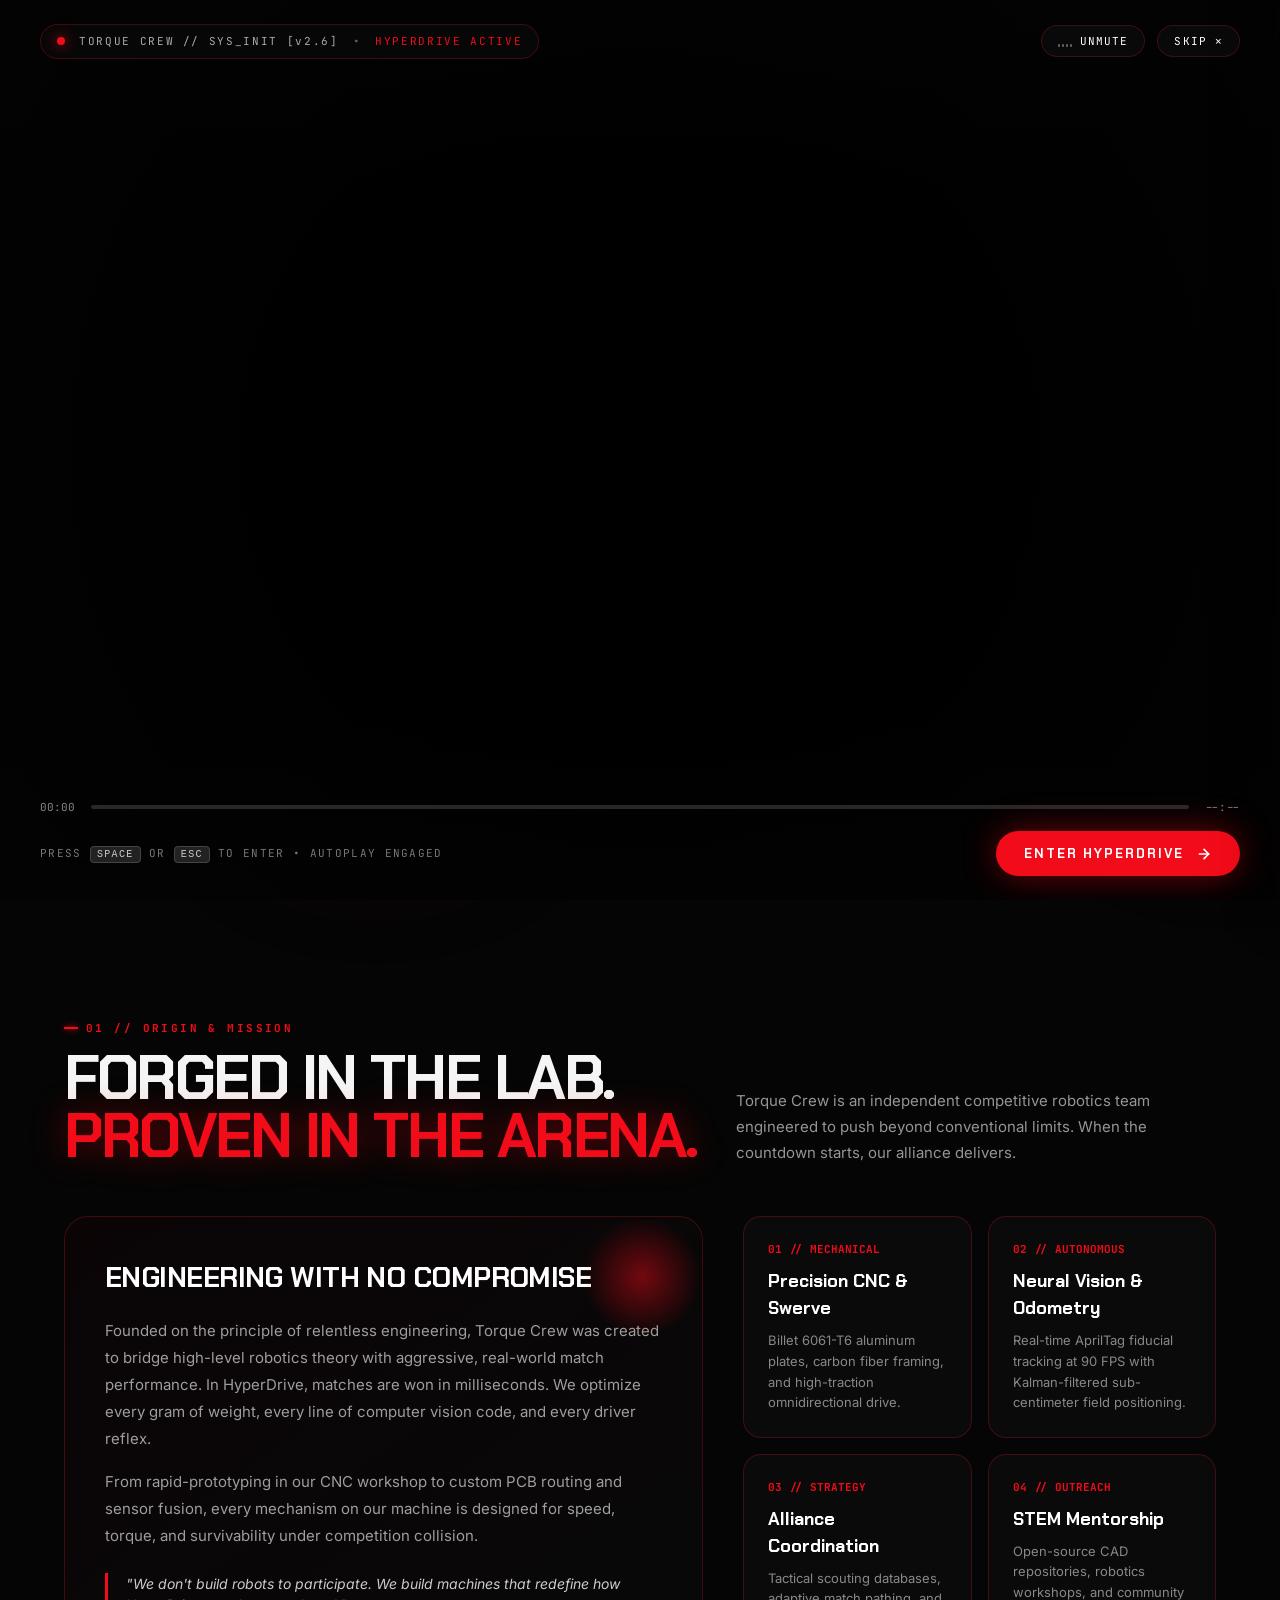
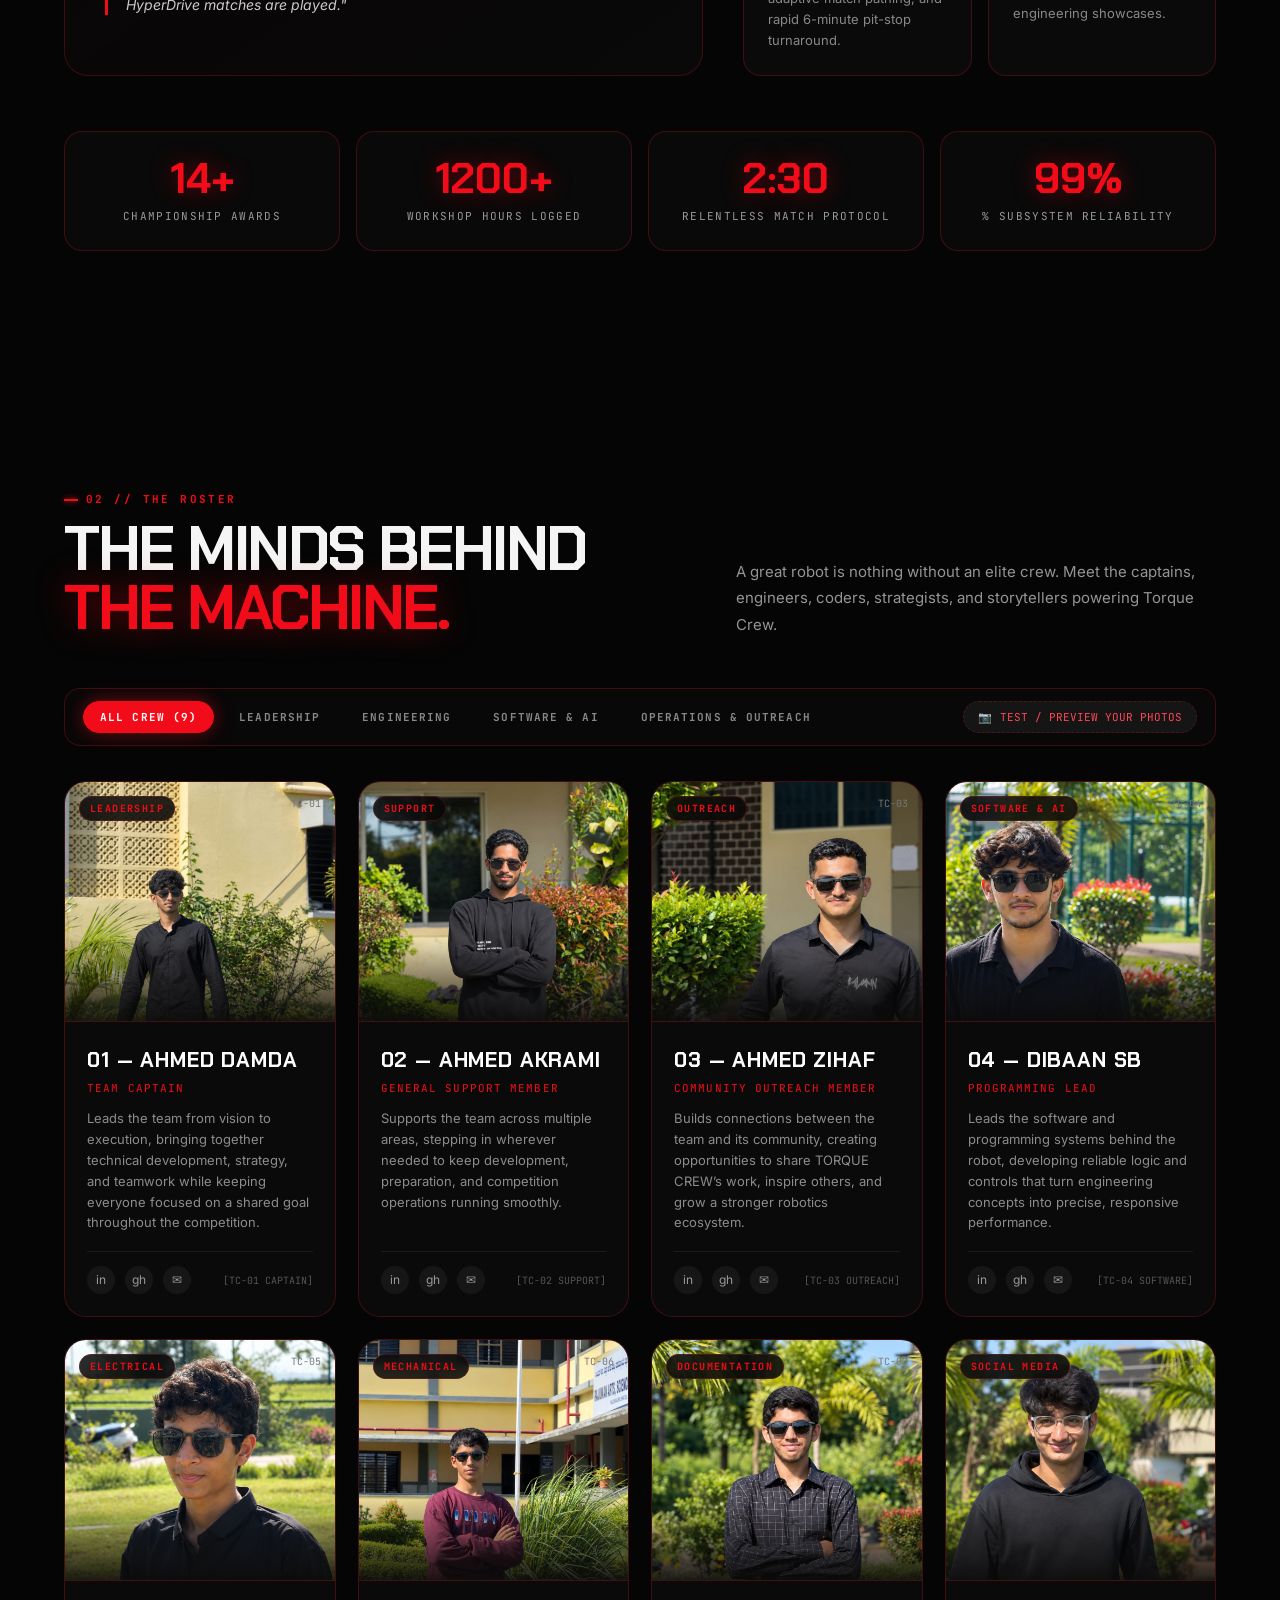
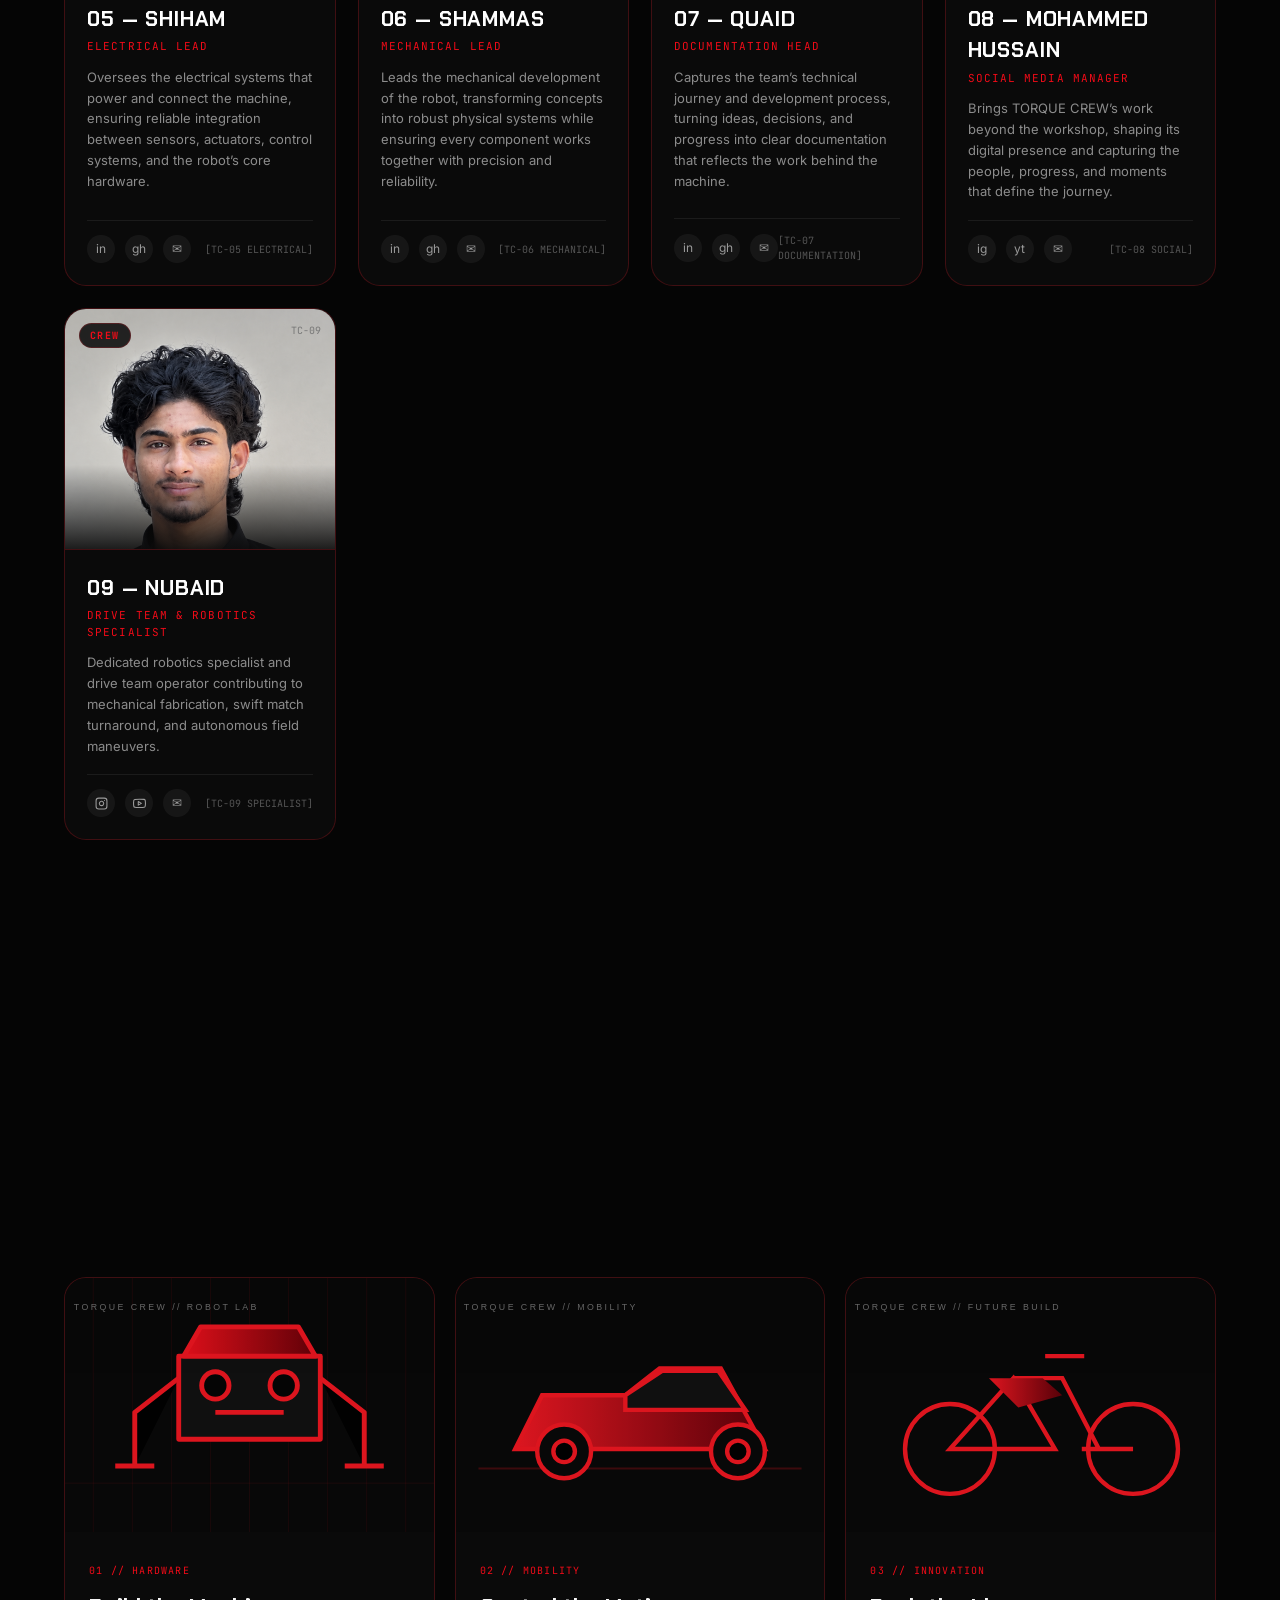
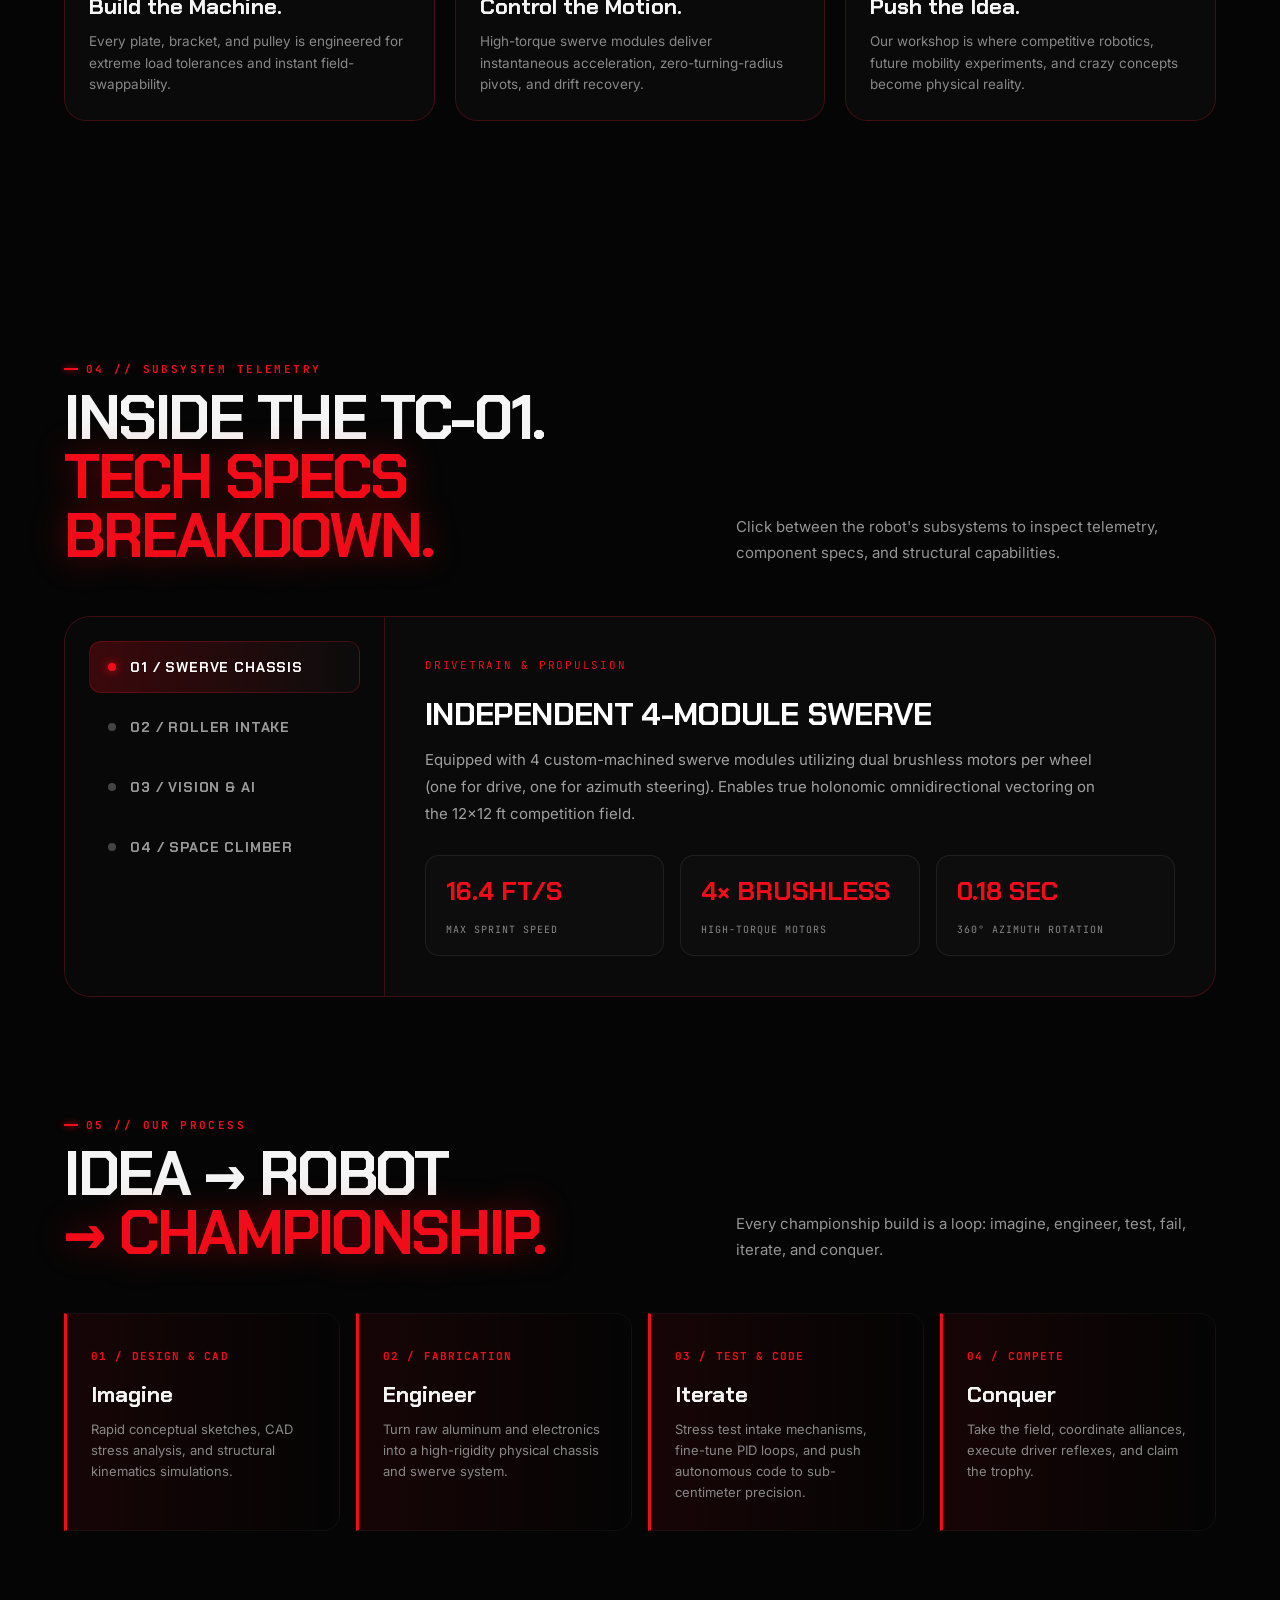
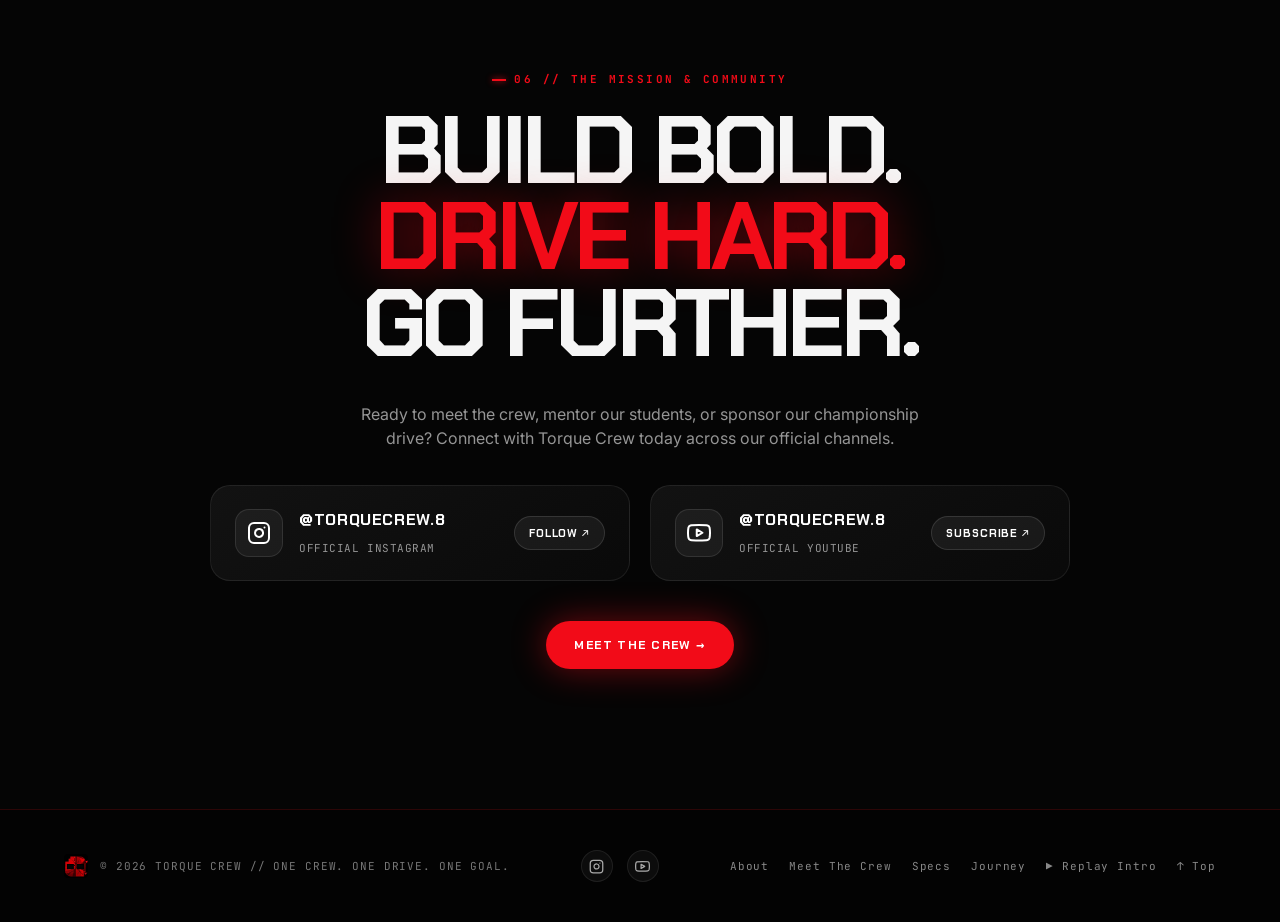
==== commit 1330969e: "Fix mobile video layout" ====
--- a/index.html
+++ b/index.html
@@ -327,6 +327,24 @@
             </div>
 
             <!-- Animated Milestones -->
+            <div class="milestones-bar reveal">
+                <div class="milestone-item">
+                    <div class="milestone-num counter" data-target="14">0</div>
+                    <div class="milestone-label">Championship Awards</div>
+                </div>
+                <div class="milestone-item">
+                    <div class="milestone-num counter" data-target="1200">0</div>
+                    <div class="milestone-label">Workshop Hours Logged</div>
+                </div>
+                <div class="milestone-item">
+                    <div class="milestone-num">2:30</div>
+                    <div class="milestone-label">Relentless Match Protocol</div>
+                </div>
+                <div class="milestone-item">
+                    <div class="milestone-num counter" data-target="99">0</div>
+                    <div class="milestone-label">% Subsystem Reliability</div>
+                </div>
+            </div>
         </div>
     </section>
 
--- a/css/style.css
+++ b/css/style.css
@@ -177,8 +177,8 @@
 
         #intro-vid {
             width: 100%;
-            height: 100%;
-            object-fit: cover;
+            height: auto;
+            object-fit: contain;
             opacity: 0.94;
             filter: contrast(1.08) brightness(0.96);
         }
@@ -2377,10 +2377,12 @@
                 outline: 2px solid transparent;
                 box-shadow: 0 0 0 rgba(242, 11, 24, 0);
             }
+
             30% {
                 outline: 2px solid var(--red);
                 box-shadow: 0 0 60px rgba(242, 11, 24, 0.35);
             }
+
             100% {
                 outline: 2px solid transparent;
                 box-shadow: 0 0 0 rgba(242, 11, 24, 0);
@@ -2439,20 +2441,25 @@
             .wrap {
                 width: 92%;
             }
+
             .hero {
                 padding: 120px 5% 70px;
             }
+
             .hero-inner {
                 gap: 36px;
             }
+
             .cards {
                 grid-template-columns: repeat(3, 1fr);
                 gap: 16px;
             }
+
             .team-grid {
                 grid-template-columns: repeat(3, 1fr);
                 gap: 18px;
             }
+
             .milestones-bar {
                 gap: 12px;
             }
@@ -2464,72 +2471,84 @@
                 height: 68px;
                 padding: 0 4%;
             }
+
             .nav-center,
             .nav-right {
                 display: none !important;
             }
+
             .nav-mobile-actions,
             .mobile-menu-toggle {
                 display: flex !important;
             }
-            
+
             .hero {
                 min-height: auto;
                 padding: 105px 4% 60px;
             }
+
             .hero-inner {
                 grid-template-columns: 1fr;
                 gap: 40px;
                 text-align: center;
             }
+
             .hero-copy {
                 display: flex;
                 flex-direction: column;
                 align-items: center;
             }
+
             .logo-large {
                 margin: 20px auto 10px;
                 max-width: 440px;
             }
+
             .sub {
                 margin: 16px auto 0;
                 max-width: 540px;
             }
+
             .hero-buttons {
                 justify-content: center;
             }
-            
+
             .robot-stage {
                 height: 380px;
                 order: -1;
             }
+
             .core-pedestal {
                 width: min(320px, 75vw);
                 height: min(320px, 75vw);
                 bottom: 15px;
             }
+
             .vertical-logo-rotator {
                 width: min(190px, 52vw);
             }
-            
+
             .about-grid {
                 grid-template-columns: 1fr;
                 gap: 24px;
             }
+
             .about-card {
                 padding: 30px;
             }
+
             .milestones-bar {
                 grid-template-columns: repeat(2, 1fr);
             }
-            
+
             .team-grid {
                 grid-template-columns: repeat(2, 1fr);
             }
-            
+
             .specs-container {
                 grid-template-columns: 1fr;
             }
+
             .specs-nav {
                 border-right: none;
                 border-bottom: 1px solid var(--line);
@@ -2539,31 +2558,35 @@
                 gap: 10px;
                 -webkit-overflow-scrolling: touch;
             }
+
             .spec-tab-btn {
                 flex-shrink: 0;
                 padding: 12px 16px;
                 font-size: 13px;
                 white-space: nowrap;
             }
+
             .specs-display {
                 padding: 30px 24px;
             }
-            
+
             .gamegrid {
                 grid-template-columns: 1fr;
             }
+
             .game img {
                 min-height: 260px;
                 max-height: 380px;
             }
+
             .gamecopy {
                 padding: 32px 26px;
             }
-            
+
             .timeline {
                 grid-template-columns: repeat(2, 1fr);
             }
-            
+
             .cards {
                 grid-template-columns: repeat(2, 1fr);
             }
@@ -2574,26 +2597,30 @@
             .section {
                 padding: 80px 0;
             }
+
             .head {
                 flex-direction: column;
                 align-items: flex-start;
                 gap: 14px;
                 margin-bottom: 35px;
             }
+
             .head p {
                 max-width: 100%;
                 margin-top: 6px;
             }
-            
+
             /* Intro Gate HUD on mobile */
             #intro-gate {
                 padding: 16px 18px;
             }
+
             .gate-hud-top {
                 flex-wrap: wrap;
                 gap: 12px;
                 justify-content: space-between;
             }
+
             .gate-telemetry {
                 font-size: 10px;
                 padding: 6px 12px;
@@ -2602,34 +2629,40 @@
                 text-overflow: ellipsis;
                 white-space: nowrap;
             }
+
             .gate-ctrls {
                 gap: 8px;
             }
+
             .gate-icon-btn {
                 padding: 6px 12px;
                 font-size: 10px;
             }
+
             .gate-actions-row {
                 flex-direction: column-reverse;
                 align-items: stretch;
                 gap: 12px;
             }
+
             .enter-hyperdrive-btn {
                 width: 100%;
                 justify-content: center;
                 padding: 14px 20px;
             }
+
             .gate-hint {
                 text-align: center;
                 font-size: 10px;
             }
-            
+
             /* Team Filter Bar */
             .team-filter-bar {
                 flex-direction: column;
                 align-items: stretch;
                 gap: 14px;
             }
+
             .filter-btns {
                 display: flex;
                 overflow-x: auto;
@@ -2638,52 +2671,60 @@
                 -webkit-overflow-scrolling: touch;
                 scrollbar-width: thin;
             }
+
             .filter-btn {
                 flex-shrink: 0;
                 white-space: nowrap;
                 padding: 8px 14px;
                 font-size: 10px;
             }
+
             .team-tool-btn {
                 justify-content: center;
                 width: 100%;
                 padding: 10px 14px;
             }
-            
+
             /* Simulator */
             .sim-box {
                 padding: 24px 18px;
             }
+
             .sim-board {
                 grid-template-columns: repeat(3, 1fr);
                 gap: 10px;
             }
+
             .sim-metric {
                 padding: 14px 10px;
             }
+
             .sim-metric .val {
                 font-size: 28px;
             }
+
             .sim-controls {
                 flex-wrap: wrap;
                 width: 100%;
             }
+
             .sim-controls .cta {
                 flex: 1;
                 justify-content: center;
                 text-align: center;
             }
-            
+
             .social-connect-grid {
                 grid-template-columns: 1fr;
             }
-            
+
             footer {
                 flex-direction: column;
                 gap: 20px;
                 text-align: center;
                 padding: 35px 4%;
             }
+
             .foot-links {
                 flex-wrap: wrap;
                 justify-content: center;
@@ -2696,46 +2737,55 @@
             .team-grid {
                 grid-template-columns: 1fr;
             }
+
             .cards {
                 grid-template-columns: 1fr;
             }
+
             .pillars {
                 grid-template-columns: 1fr;
             }
+
             .timeline {
                 grid-template-columns: 1fr;
             }
+
             .spec-metrics {
                 grid-template-columns: 1fr;
             }
+
             .stats {
                 grid-template-columns: 1fr;
             }
-            
+
             .hero-buttons {
                 flex-direction: column;
                 width: 100%;
             }
+
             .hero-buttons .cta,
             .hero-buttons .cta-outline {
                 width: 100%;
                 justify-content: center;
             }
-            
+
             .milestones-bar {
                 grid-template-columns: 1fr 1fr;
                 gap: 10px;
             }
+
             .milestone-item {
                 padding: 18px 12px;
             }
+
             .milestone-num {
                 font-size: 32px;
             }
+
             .milestone-label {
                 font-size: 9px;
             }
-            
+
             .modal-box {
                 padding: 24px 18px;
             }
@@ -2746,29 +2796,32 @@
             .brand span {
                 font-size: 13px;
             }
+
             .brand img {
                 width: 32px;
                 height: 32px;
             }
-            
+
             .gate-telemetry {
                 display: none;
             }
+
             .gate-hud-top {
                 justify-content: flex-end;
             }
-            
+
             .sim-board {
                 grid-template-columns: 1fr;
             }
-            
+
             .member-body {
                 padding: 18px;
             }
+
             .member-name {
                 font-size: 19px;
             }
-            
+
             .milestones-bar {
                 grid-template-columns: 1fr;
             }
@@ -2793,4 +2846,4 @@
             .reveal {
                 transition: none !important;
             }
-        }
+        }
